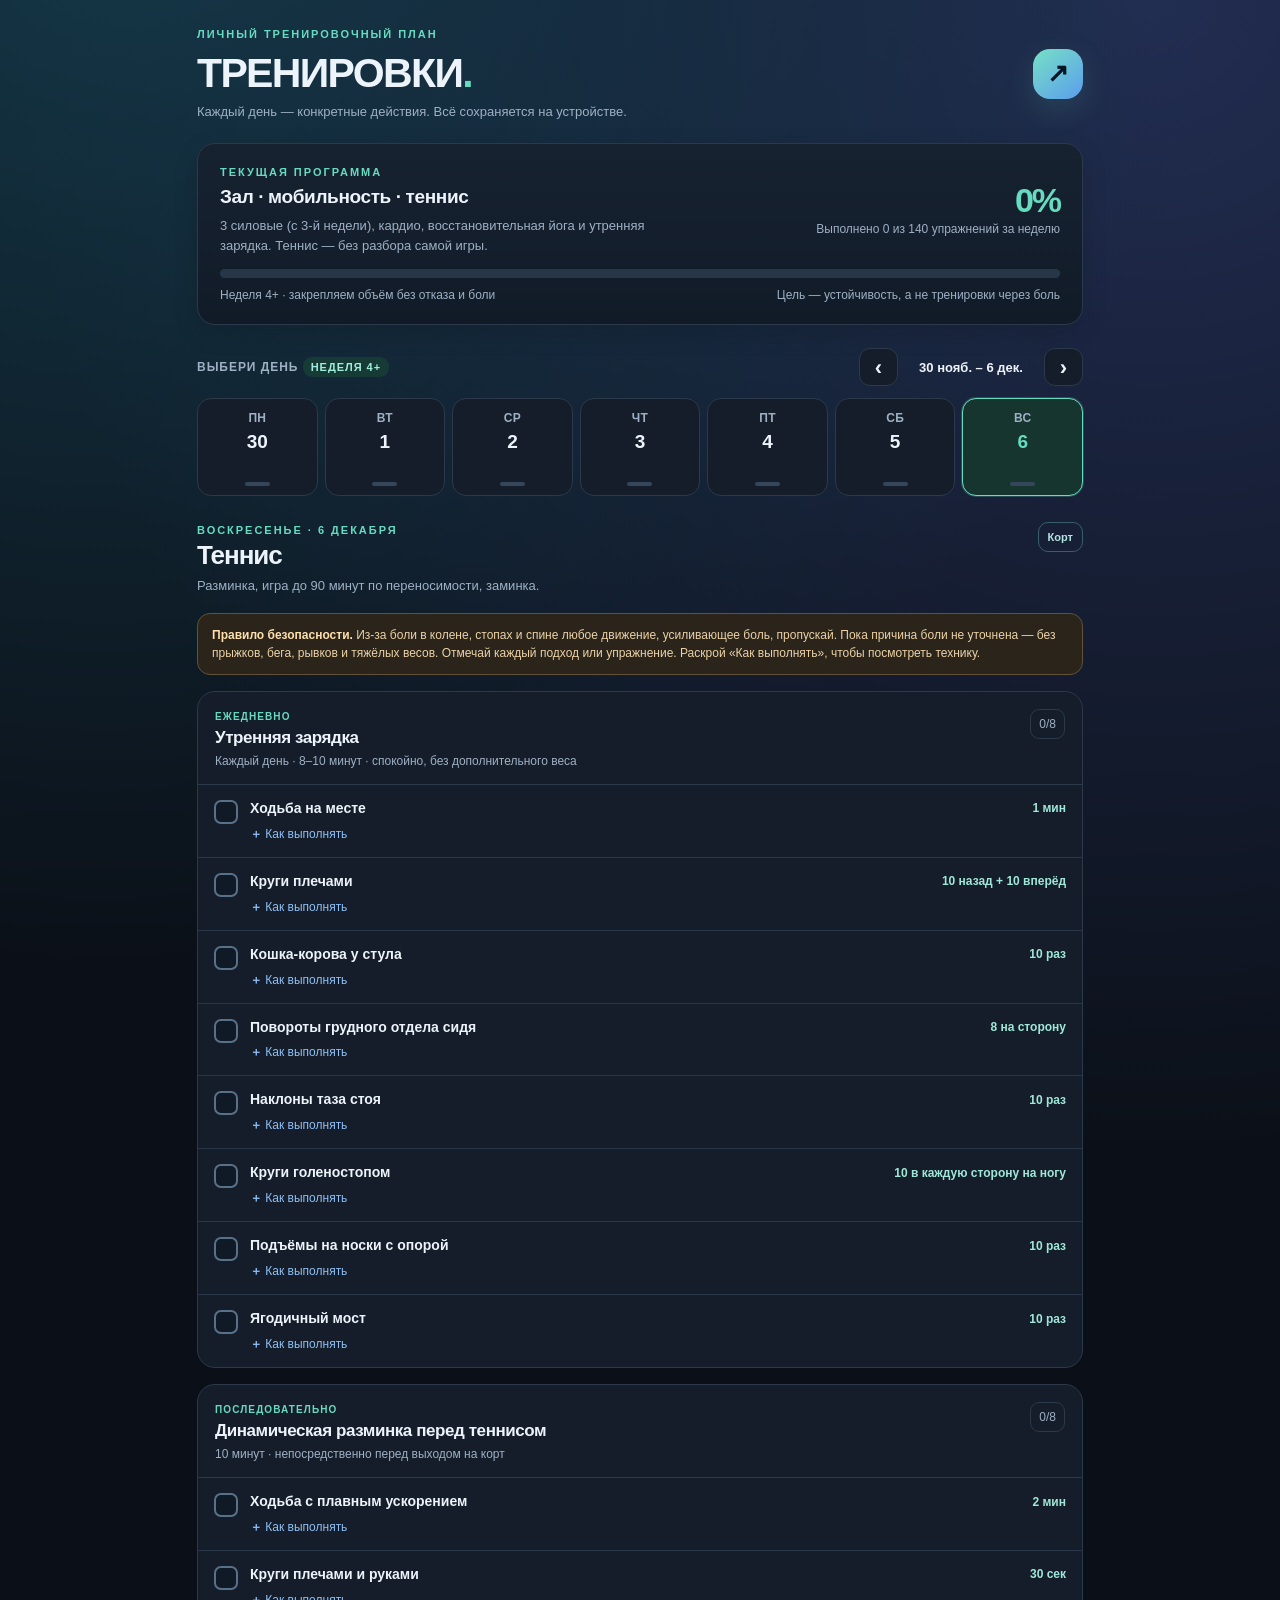
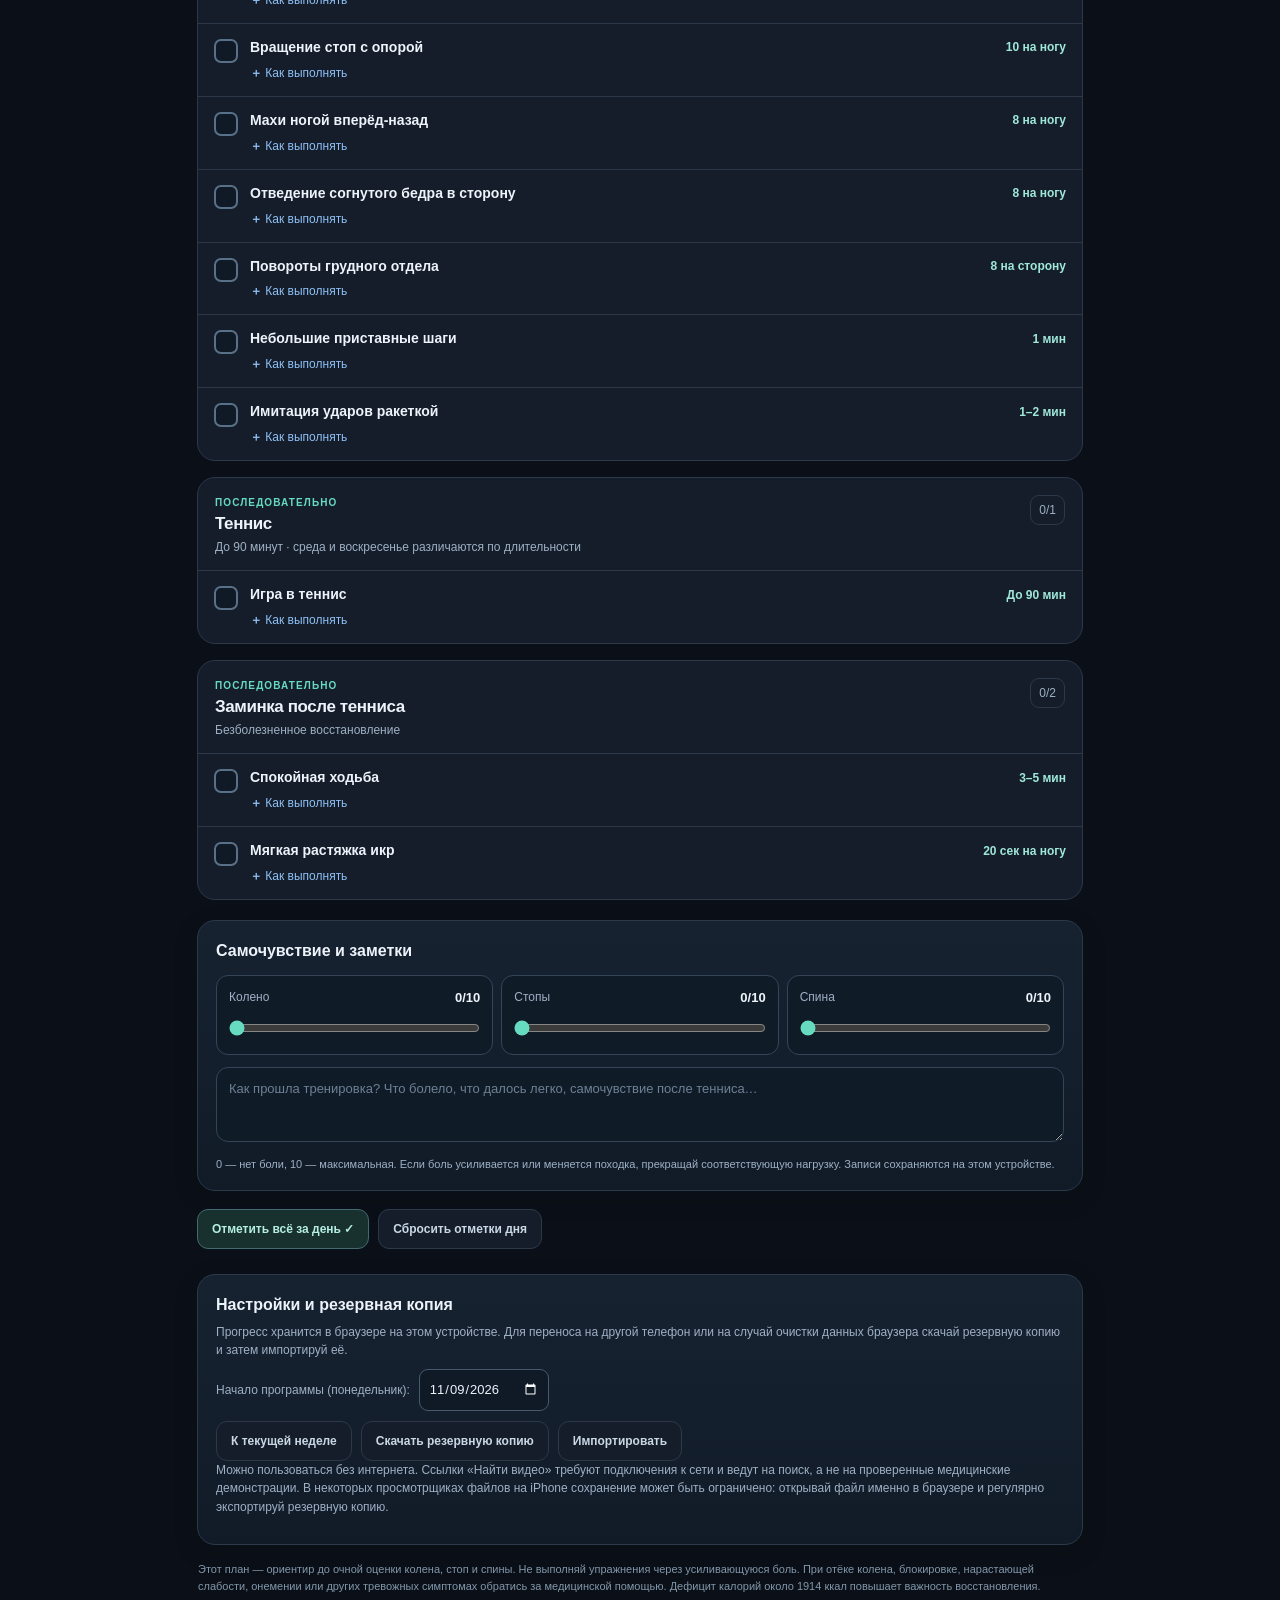
==== index.html @ 3c152cc8 "Add files via upload" ====
<!doctype html>
<html lang="ru">
<head>
  <meta charset="utf-8">
  <meta name="viewport" content="width=device-width, initial-scale=1, viewport-fit=cover">
  <meta name="theme-color" content="#0b1018">
  <meta name="color-scheme" content="dark">
  <meta name="description" content="Автономный интерактивный план тренировок на неделю: зал, мобильность, йога, теннис. Отмечайте подходы, упражнения и самочувствие.">
  <title>ТРЕНИРОВКИ · Личный недельный план</title>
  <style>
    :root{--bg:#0b1018;--panel:#141d29;--panel2:#192435;--line:#2b394a;--text:#edf3fa;--muted:#9eb0c4;--soft:#74889c;--accent:#67dbc0;--accent2:#71a8fa;--gold:#e9b968;--violet:#c2adff;--warn:#f6bd70;--red:#f19793;--radius:18px}
    *{box-sizing:border-box}html{scroll-behavior:smooth}body{margin:0;background:radial-gradient(circle at 8% -5%,#15394a 0,transparent 31%),radial-gradient(circle at 90% 0%,#222d52 0,transparent 33%),var(--bg);color:var(--text);font:15px/1.5 -apple-system,BlinkMacSystemFont,"Segoe UI",Roboto,Arial,sans-serif;min-height:100vh}
    a{color:var(--accent2)}button,input,textarea{font:inherit}button{cursor:pointer}button:focus-visible,input:focus-visible,textarea:focus-visible,summary:focus-visible{outline:2px solid var(--accent);outline-offset:3px}
    .wrap{max-width:930px;margin:0 auto;padding:24px 22px 80px}.eyebrow{text-transform:uppercase;font-size:11px;font-weight:800;letter-spacing:.18em;color:var(--accent)}.top{display:flex;align-items:center;justify-content:space-between;gap:18px;margin:2px 0 22px}.top h1{font-size:clamp(28px,6vw,41px);line-height:1.13;letter-spacing:-.04em;margin:7px 0 6px}.top p{margin:0;color:var(--muted);font-size:13px}.logo{height:50px;width:50px;border-radius:17px;background:linear-gradient(140deg,#77e0c5,#5a9eed);color:#071523;display:flex;align-items:center;justify-content:center;font-weight:1000;font-size:26px;box-shadow:0 10px 30px #62cbae28;flex-shrink:0}
    .panel{background:linear-gradient(180deg,#172231,#111b28);border:1px solid var(--line);border-radius:var(--radius);box-shadow:0 8px 26px #0002}.hero{padding:20px 22px}.hero-grid{display:grid;grid-template-columns:1.3fr 1fr;gap:18px;align-items:center}.hero h2{font-size:19px;letter-spacing:-.02em;margin:2px 0 5px}.muted{color:var(--muted)}.small{font-size:12px}.hero-desc{font-size:13px;color:var(--muted);max-width:460px}.progress-figure{text-align:right}.big-progress{font-size:34px;font-weight:850;line-height:1.1;letter-spacing:-.06em}.big-progress span{color:var(--accent)}.progress-line{height:9px;border-radius:99px;background:#283747;overflow:hidden;margin:14px 0 8px}.progress-line .fill{height:100%;border-radius:99px;width:0;background:linear-gradient(90deg,#37bda1,#80dfce);transition:width .2s}.hero-bottom{display:flex;justify-content:space-between;gap:12px;align-items:center;flex-wrap:wrap;color:var(--muted);font-size:12px}
    .week-tools{display:flex;justify-content:space-between;align-items:center;gap:14px;margin:23px 0 12px}.section-eyebrow{font-size:12px;color:var(--muted);font-weight:800;letter-spacing:.08em;text-transform:uppercase}.week-nav{display:flex;align-items:center;gap:8px}.navbtn,.pillbtn{border:1px solid var(--line);background:var(--panel);color:var(--text);border-radius:11px;padding:8px 12px;font-weight:650;min-height:38px}.navbtn{width:39px;padding:0;font-size:22px}.navbtn:hover,.pillbtn:hover{border-color:#557386;background:var(--panel2)}.week-label{text-align:center;min-width:130px;font-size:13px;font-weight:750}.phase{background:#163b37;color:#a2eddb;padding:4px 8px;border-radius:9px;font-size:11px;white-space:nowrap;font-weight:800}
    .days{display:grid;grid-template-columns:repeat(7,minmax(0,1fr));gap:7px}.day{border:1px solid var(--line);background:var(--panel);border-radius:14px;color:var(--muted);padding:10px 2px 9px;display:flex;align-items:center;flex-direction:column;min-height:82px;gap:3px;transition:background .2s}.day strong{font-size:12px;letter-spacing:.02em}.day .date{font-weight:850;font-size:19px;line-height:1.25;color:var(--text)}.day .tinybar{height:4px;width:25px;border-radius:9px;background:#35465a;overflow:hidden;margin-top:5px}.day .tinybar i{display:block;height:100%;background:var(--accent);width:0}.day.active{border-color:var(--accent);background:#16352f;box-shadow:0 0 0 1px #56c4a544}.day.active .date{color:var(--accent)}.day.today:not(.active){border-color:#526a86}.day .checkmark{font-size:11px;color:var(--accent)}
    .day-heading{display:flex;justify-content:space-between;gap:12px;align-items:flex-start;margin:26px 0 17px}.day-heading h2{margin:2px 0 5px;font-size:26px;letter-spacing:-.04em;line-height:1.2}.day-heading p{margin:0;color:var(--muted);font-size:13px}.day-badge{border:1px solid #385e6b;padding:6px 9px;border-radius:10px;color:#b2e5e0;font-size:11px;font-weight:800;white-space:nowrap}.safety{border:1px solid #625239;background:#2a241b;color:#ecd2a6;border-radius:13px;padding:12px 14px;font-size:12px;margin:0 0 16px}.safety strong{color:#ffe0ac}
    .block{margin:16px 0;background:var(--panel);border:1px solid var(--line);border-radius:var(--radius);overflow:hidden}.block-head{padding:17px 17px 14px;display:flex;justify-content:space-between;gap:14px;align-items:flex-start;border-bottom:1px solid var(--line)}.block-head h3{font-size:17px;line-height:1.3;margin:3px 0 3px;letter-spacing:-.025em}.block-head p{color:var(--muted);font-size:12px;margin:0}.block-kicker{font-size:10px;color:var(--accent);font-weight:900;text-transform:uppercase;letter-spacing:.11em}.block-count{font-size:12px;color:var(--muted);border:1px solid var(--line);border-radius:9px;padding:5px 8px;white-space:nowrap}
    .exercise{padding:14px 16px;border-bottom:1px solid #293748}.exercise:last-child{border-bottom:0}.ex-main{display:flex;align-items:flex-start;gap:12px}.single-check{appearance:none;-webkit-appearance:none;width:24px;height:24px;min-width:24px;border:2px solid #587188;border-radius:7px;margin:1px 0 0;background:#101926;display:grid;place-items:center;cursor:pointer}.single-check:checked{background:var(--accent);border-color:var(--accent)}.single-check:checked::after{content:'✓';color:#092020;font-weight:1000;font-size:17px}.ex-body{flex:1;min-width:0}.ex-title{display:flex;flex-wrap:wrap;align-items:center;justify-content:space-between;gap:4px 10px}.ex-title strong{font-size:14px;line-height:1.35}.ex-qty{color:#9fe8d9;font-size:12px;font-weight:800;white-space:nowrap}.ex-meta{font-size:11px;color:var(--soft);margin-top:3px}.exercise.done .ex-title strong{text-decoration:line-through;color:#7e98a1}.set-row{display:flex;gap:7px;margin:9px 0 3px;align-items:center;flex-wrap:wrap}.set-label{font-size:11px;color:var(--muted);margin-right:3px}.set-btn{height:36px;min-width:41px;padding:0 9px;border:1px solid #46586a;border-radius:9px;background:#101a27;color:#bfd1df;font-size:12px;font-weight:800}.set-btn.selected{background:var(--accent);border-color:var(--accent);color:#092020}.ex-detail{margin-top:7px}.ex-detail summary{font-size:12px;color:#8fc0f6;cursor:pointer;width:fit-content;user-select:none;list-style:none}.ex-detail summary::-webkit-details-marker{display:none}.ex-detail summary:before{content:'＋ ';font-weight:850}.ex-detail[open] summary:before{content:'− '}.technique{font-size:13px;color:#ccd7e5;line-height:1.58;margin:9px 0 0;background:#1d2b3b;border-left:2px solid #649bd1;border-radius:0 9px 9px 0;padding:11px 12px}.video-link{display:inline-flex;gap:5px;align-items:center;font-size:12px;color:var(--accent2);margin-top:8px;text-decoration:none}.video-link:hover{text-decoration:underline}.weight-row{margin:10px 0 0;display:flex;align-items:center;gap:8px;flex-wrap:wrap}.weight-row label{font-size:12px;color:var(--muted)}.weight-input{width:83px;color:var(--text);background:#101a27;border:1px solid #43586d;border-radius:8px;padding:5px 7px;font-size:13px}.weight-small{font-size:11px;color:var(--soft)}
    .log-box{margin-top:20px;padding:18px}.log-box h3{font-size:16px;margin:0 0 12px}.pain-grid{display:grid;grid-template-columns:repeat(3,minmax(0,1fr));gap:8px}.pain-unit{background:#101b28;border:1px solid #354557;padding:12px;border-radius:12px}.pain-unit label{font-size:12px;color:var(--muted);display:flex;justify-content:space-between;gap:6px}.pain-unit label b{color:var(--text);font-size:13px}.pain-unit input{width:100%;accent-color:var(--accent);margin:12px 0 1px}.log-notes{width:100%;background:#101b28;color:var(--text);border:1px solid #354557;border-radius:12px;resize:vertical;min-height:75px;padding:11px 12px;font-size:13px;margin-top:12px}.log-notes::placeholder{color:#6d8094}.log-foot{font-size:11px;color:var(--muted);margin-top:7px}
    .actions{display:flex;flex-wrap:wrap;gap:9px;margin:18px 0 24px}.action{border:1px solid #426a70;color:#b5eee2;background:#18312f;border-radius:11px;padding:10px 14px;font-size:12px;font-weight:750;min-height:40px}.action.secondary{background:var(--panel);color:#c9d7e6;border-color:var(--line)}.action.warn{background:#322521;color:#efc9b7;border-color:#685146}.action:hover{filter:brightness(1.15)}
    .foot-panel{padding:18px;margin-top:25px}.foot-panel h3{margin:0 0 6px;font-size:16px}.foot-panel p{font-size:12px;color:var(--muted);margin:0 0 10px}.foot-row{display:flex;gap:9px;align-items:center;flex-wrap:wrap;margin-top:10px}.foot-row label{font-size:12px;color:var(--muted)}input[type=date]{color:var(--text);color-scheme:dark;background:#101a27;border:1px solid #46596d;border-radius:9px;padding:9px;font-size:13px}.fineprint{font-size:11px;color:#8196aa;line-height:1.55;margin:16px 1px}.hidden{display:none!important}.toast{position:fixed;bottom:calc(18px + env(safe-area-inset-bottom));left:50%;transform:translateX(-50%);background:#e0faf3;color:#102927;border-radius:12px;padding:10px 16px;font-size:13px;font-weight:750;z-index:20;box-shadow:0 5px 30px #0009;opacity:0;pointer-events:none;transition:opacity .2s}.toast.show{opacity:1}
    .summary-grid{display:grid;grid-template-columns:repeat(3,minmax(0,1fr));gap:10px;margin:15px 0 0}.metric{padding:12px;background:#101a27;border:1px solid #273c4b;border-radius:12px}.metric .num{font-size:20px;font-weight:900;color:var(--text)}.metric .lbl{font-size:11px;color:var(--muted)}
    @media(max-width:680px){.wrap{padding:18px 13px 90px}.top{margin-bottom:17px}.top h1{font-size:30px}.logo{width:44px;height:44px;border-radius:13px}.hero{padding:17px}.hero-grid{grid-template-columns:1fr;gap:6px}.progress-figure{text-align:left;display:flex;align-items:baseline;gap:12px}.progress-figure .small{max-width:180px}.big-progress{font-size:30px}.week-tools{margin-top:20px}.section-eyebrow{font-size:11px}.week-label{min-width:115px}.days{gap:5px}.day{min-height:78px;border-radius:11px;padding:9px 1px 7px}.day strong{font-size:11px}.day .date{font-size:17px}.day .tinybar{width:21px}.day-heading h2{font-size:23px}.block-head{padding:14px}.exercise{padding:13px}.ex-qty{font-size:11px}.pain-grid{gap:6px}.pain-unit{padding:9px}.pain-unit label{font-size:11px}.summary-grid{gap:6px}.metric{padding:10px}.metric .num{font-size:17px}}
    @media(max-width:390px){.day{min-height:72px}.day .date{font-size:15px}.week-label{min-width:106px}.week-nav{gap:5px}.hero h2{font-size:17px}}
    @media print{body{background:white;color:#111}.wrap{max-width:none}.panel,.block,.exercise{background:#fff;border-color:#bbb;color:#111;box-shadow:none}.top,.week-tools,.days,.actions,.foot-panel,.log-box,.safety,.ex-detail summary,.weight-input{display:none!important}.muted,.block-head p,.ex-meta{color:#555}.block-kicker,.eyebrow{color:#165}.ex-detail{display:block}.ex-detail .technique{display:block;background:#eee;color:#222}.single-check{border-color:#555}}
  </style>
</head>
<body>
<main class="wrap">
  <header class="top">
    <div><div class="eyebrow">Личный тренировочный план</div><h1>ТРЕНИРОВКИ<span style="color:var(--accent)">.</span></h1><p>Каждый день — конкретные действия. Всё сохраняется на устройстве.</p></div>
    <div class="logo" aria-hidden="true">↗</div>
  </header>
  <section class="panel hero" aria-label="Прогресс недели">
    <div class="hero-grid">
      <div><div class="eyebrow">Текущая программа</div><h2>Зал · мобильность · теннис</h2><div class="hero-desc">3 силовые (с 3-й недели), кардио, восстановительная йога и утренняя зарядка. Теннис — без разбора самой игры.</div></div>
      <div class="progress-figure"><div class="big-progress"><span id="weekPct">0%</span></div><div class="small muted" id="weekStats">Выполнено 0 из 0 упражнений за неделю</div></div>
    </div>
    <div class="progress-line"><div class="fill" id="weekProgressBar"></div></div>
    <div class="hero-bottom"><span id="phaseMessage">Неделя 1 · адаптация</span><span>Цель — устойчивость, а не тренировки через боль</span></div>
  </section>
  <div class="week-tools">
    <div class="section-eyebrow">Выбери день <span class="phase" id="phaseChip">Неделя 1</span></div>
    <div class="week-nav"><button class="navbtn" data-action="prev-week" aria-label="Предыдущая неделя">‹</button><div class="week-label" id="weekLabel">Неделя</div><button class="navbtn" data-action="next-week" aria-label="Следующая неделя">›</button></div>
  </div>
  <nav class="days" id="days" aria-label="Дни недели"></nav>
  <section id="dayContent" aria-live="polite"></section>
  <section class="panel foot-panel" aria-label="Настройки и резервные копии">
    <h3>Настройки и резервная копия</h3>
    <p>Прогресс хранится в браузере на этом устройстве. Для переноса на другой телефон или на случай очистки данных браузера скачай резервную копию и затем импортируй её.</p>
    <div class="foot-row"><label for="startDate">Начало программы (понедельник):</label><input id="startDate" type="date" value="2026-11-09"></div>
    <div class="foot-row"><button class="action secondary" data-action="go-current">К текущей неделе</button><button class="action secondary" data-action="export">Скачать резервную копию</button><button class="action secondary" data-action="import">Импортировать</button><input class="hidden" type="file" accept="application/json,.json" id="fileInput"></div>
    <p class="fineprint">Можно пользоваться без интернета. Ссылки «Найти видео» требуют подключения к сети и ведут на поиск, а не на проверенные медицинские демонстрации. В некоторых просмотрщиках файлов на iPhone сохранение может быть ограничено: открывай файл именно в браузере и регулярно экспортируй резервную копию.</p>
  </section>
  <div class="fineprint">Этот план — ориентир до очной оценки колена, стоп и спины. Не выполняй упражнения через усиливающуюся боль. При отёке колена, блокировке, нарастающей слабости, онемении или других тревожных симптомах обратись за медицинской помощью. Дефицит калорий около 1914 ккал повышает важность восстановления.</div>
</main>
<div id="toast" class="toast" role="status"></div>
<script>
'use strict';
const e=(id,name,reps,how,opt={})=>({id,name,reps,how,...opt});
const sec=(id,title,sub,items,opt={})=>({id,title,sub,items,...opt});
const morning=sec('morning','Утренняя зарядка','Каждый день · 8–10 минут · спокойно, без дополнительного веса',[
 e('march','Ходьба на месте','1 мин','Шагай на месте в спокойном темпе, мягко работай руками, не поднимай колени высоко.'),
 e('shoulders','Круги плечами','10 назад + 10 вперёд','Опусти плечи, выполняй плавные круговые движения, не запрокидывая голову.'),
 e('chair-cat','Кошка-корова у стула','10 раз','Держись за прочный стул или стой устойчиво, мягко меняй положение грудного отдела. Не прогибайся через боль.'),
 e('seated-turn','Повороты грудного отдела сидя','8 на сторону','Сядь ровно, скрести руки на груди, медленно поверни плечи вправо и влево. Таз остаётся на месте.'),
 e('pelvis','Наклоны таза стоя','10 раз','Положи ладони на таз. Плавно поверни таз вперёд-назад в небольшой комфортной амплитуде.'),
 e('ankle-circles','Круги голеностопом','10 в каждую сторону на ногу','Сидя, приподними стопу над полом и выполняй медленные круги.'),
 e('calf-raise','Подъёмы на носки с опорой','10 раз','Держись за стул, медленно поднимай пятки и опускай. Пропускай при боли в стопе.'),
 e('bridge','Ягодичный мост','10 раз','Лёжа, стопы на полу, колени согнуты. Напряги ягодицы и подними таз без переразгибания поясницы.')
],{kind:'daily'});
const mondayPlan=[sec('yoga','Восстановительная йога','20–25 минут · мягкая подвижность · усилие 2–3 из 10',[
 e('breathe','Дыхание лёжа','2 мин','Ляг на спину, согни колени, положи ладонь на живот. Вдыхай спокойно, выдыхай без усилия.'),
 e('seated-cat','Кошка-корова сидя','10–12 раз','На стуле мягко округляй верх спины, затем раскрывай грудь. Не делай глубокий прогиб в пояснице.'),
 e('thoracic','Повороты грудного отдела сидя','8 на сторону','Поверни грудную клетку вправо и влево, без рывков и без скручивания через боль.'),
 e('pelvic-tilt','Наклоны таза лёжа','12 раз','Лёжа с согнутыми коленями, мягко приближай поясницу к полу и возвращай в нейтральное положение.'),
 e('yoga-bridge','Ягодичный мост','2 × 8','Лёжа, стопы устойчиво на полу. Поднимай таз за счёт ягодиц, не переразгибая поясницу.',{sets:2,unit:'8'}),
 e('hipstretch','Растяжка сгибателей бедра стоя','2 × 20 сек на ногу','Одну ногу поставь сзади, держись за опору. Легко напряги ягодицу задней ноги и направь таз вперёд, не прогибая спину.',{sets:2,unit:'20 сек на ногу'}),
 e('calfstretch','Растяжка икр у стены','2 × 20 сек на ногу','Упрись руками в стену, одна нога сзади. Пятка стоит на полу, тянись только до мягкого натяжения.',{sets:2,unit:'20 сек на ногу'}),
 e('relax','Расслабление с голенями на стуле','3 мин','Лёжа на спине положи голени на стул, расслабь шею и плечи, дыши спокойно.')
 ])];
const tuesday=[
 sec('warmupA','Разминка перед силовой А','8–10 минут · только комфортные движения',[
  e('bike','Велотренажёр, низкое сопротивление','5 мин','Вращай педали спокойно. Если колено реагирует — спокойная ходьба без боли.'),
  e('shoulder','Круги плечами','10 раз','Сделай плавные круги плечами назад.'),
  e('scapula','Сведение и разведение лопаток','10 раз','Стоя, мягко своди лопатки, затем расслабляй. Не прогибай поясницу.'),
  e('pelvisA','Наклоны таза стоя','10 раз','Мягко вращай таз вперёд-назад, без большой амплитуды.'),
  e('practice','Пробный жим от груди с минимальным весом','10 раз','Настрой сиденье и выполните плавные повторения с очень лёгким сопротивлением.')
 ]),
 sec('strengthA','Силовая А · всё тело','40–50 минут с разминкой и заминкой · запас 3–4 повторения',[
  e('legpress','Жим ногами в тренажёре','2 × 10','Стопы на ширине плеч, таз и спина у опоры. Сгибай ноги в небольшой безболезненной амплитуде, не блокируй колени. При боли в колене — пропусти.',{sets:2,unit:'10',rest:90,weight:true,query:'жим ногами тренажер техника'}),
  e('chest','Жим от груди в тренажёре','2 × 10','Рукоятки около середины груди, спина прижата к спинке. Выжимай плавно, возвращай контролируемо.',{sets:2,unit:'10',rest:90,weight:true,query:'жим от груди тренажер техника'}),
  e('row','Горизонтальная тяга сидя','2 × 12','Спина нейтральная, рукоятку тяни к нижним рёбрам, локти направляй назад. Не раскачивайся.',{sets:2,unit:'12',rest:90,weight:true,query:'горизонтальная тяга блока техника'}),
  e('hamcurl','Сгибание ног в тренажёре','2 × 12','Настрой тренажёр по росту. Сгибай колени медленно, без рывков и глубины, провоцирующей боль.',{sets:2,unit:'12',rest:60,weight:true,query:'сгибание ног в тренажере техника'}),
  e('glutebridge','Ягодичный мост','2 × 12','Стопы устойчиво на полу, напряги ягодицы и подними таз. Не переразгибай поясницу.',{sets:2,unit:'12',rest:60,query:'ягодичный мост правильная техника'}),
  e('pallof','Pallof press на блоке','2 × 10 на сторону','Встань боком к блоку с очень лёгким сопротивлением, удерживай рукоятку перед грудью, выпрямляй руки без поворота туловища.',{sets:2,unit:'10 на сторону',rest:60,weight:true,query:'pallof press cable техника'})
 ],{kind:'strength'}),
 sec('coolA','Заминка','5 минут · расслабление',[
  e('walk','Спокойная ходьба','2 мин','Постепенно снизь темп, восстанови дыхание.'),
  e('pec','Растяжка груди у стены','20 сек на сторону','Предплечье на стене, мягко поверни корпус от опоры до лёгкого натяжения.'),
  e('calf','Мягкая растяжка икр','20 сек на ногу','Пятка на полу, без пружинящих движений и болезненного натяжения.'),
  e('breath','Спокойное дыхание','1 мин','Ровные вдохи и выдохи стоя либо сидя.')
 ])
];
const tennisWarmup=[
 e('walk','Ходьба с плавным ускорением','2 мин','Начни в спокойном темпе, затем немного ускорь шаг без бега.'),
 e('shoulders','Круги плечами и руками','30 сек','Мягкие круги плечами, затем небольшие круги руками.'),
 e('ankles','Вращение стоп с опорой','10 на ногу','Держась за опору, выполняй круги стопой по очереди.'),
 e('swings','Махи ногой вперёд-назад','8 на ногу','Держись за опору, делай небольшие контролируемые махи, не прогибая поясницу.'),
 e('hips','Отведение согнутого бедра в сторону','8 на ногу','Подними согнутое колено и плавно отведи наружу, не поворачивая опорное колено.'),
 e('turns','Повороты грудного отдела','8 на сторону','Корпус вращается плавно, без рывка и неприятных ощущений в пояснице.'),
 e('side','Небольшие приставные шаги','1 мин','Сделай короткие шаги в обе стороны, без прыжков, глубоких выпадов и резкого ускорения.'),
 e('shadow','Имитация ударов ракеткой','1–2 мин','Двигайся в лёгком темпе, без мощных разворотов и резких отталкиваний.')
];
const tennisCool=[
 e('walk','Спокойная ходьба','3–5 мин','Постепенно снизь темп после игры.'),
 e('calf','Мягкая растяжка икр','20 сек на ногу','Только если стопы и икры не болят. При боли пропусти.')
];
const tennisDay=(long)=>[
 sec('tenniswarm','Динамическая разминка перед теннисом','10 минут · непосредственно перед выходом на корт',tennisWarmup),
 sec('tennis','Теннис',long?'До 90 минут · среда и воскресенье различаются по длительности':'60 минут · сама игра не расписана',[
  e('play','Игра в теннис',long?'До 90 мин':'60 мин','Игра не детализирована. Учитывай симптомы колена и стоп: при нарастании боли сокращай либо прекращай игру.')
 ]),
 sec('tenniscool','Заминка после тенниса','Безболезненное восстановление',tennisCool)
];
const thursday=[
 sec('warmupB','Разминка перед силовой Б','8–10 минут · без боли в колене',[
  e('bike','Велотренажёр с низким сопротивлением','5 мин','Крути педали без усилия. При боли замени спокойной ходьбой, если она переносится.'),
  e('shoulder','Круги плечами','10 раз','Медленно назад и вперёд.'),
  e('scapula','Сведение лопаток','10 раз','Без подъёма плеч и прогиба в пояснице.'),
  e('hip','Отведение бедра с опорой','8 на ногу','Держись за устойчивую опору и отводи ногу в сторону.'),
  e('pulldown','Пробный подход вертикальной тяги','10 раз','Минимальный вес, спокойная амплитуда.')
 ]),
 sec('strengthB','Силовая Б · всё тело','40–50 минут с разминкой и заминкой',[
  e('hamcurl','Сгибание ног в тренажёре','2 × 12','Настрой сиденье и валики под рост. Сгибай колени плавно, не пытайся преодолеть боль.',{sets:2,unit:'12',rest:60,weight:true,query:'сгибание ног в тренажере техника'}),
  e('sitstand','Вставание с высокой скамьи','2 × 8','Стопы на ширине таза, равномерная опора на обе ноги. Вставай и медленно садись, при необходимости помогай руками. При боли в колене пропусти.',{sets:2,unit:'8',rest:90,query:'вставание со стула упражнение техника'}),
  e('lat','Вертикальная тяга блока','2 × 10–12','Тяни рукоятку к верхней части груди, локти направляй вниз. Не отклоняйся резко назад и не тяни за голову.',{sets:2,unit:'10–12',rest:90,weight:true,query:'вертикальная тяга блока техника'}),
  e('chest','Жим от груди в тренажёре','2 × 10','Спина к спинке, плавный жим, без рывков.',{sets:2,unit:'10',rest:90,weight:true,query:'жим от груди тренажер техника'}),
  e('hipabd','Отведение бедра в тренажёре','2 × 12','Установи лёгкий вес, плавно разводи ноги и медленно возвращай. Не перемещай корпус.',{sets:2,unit:'12',rest:60,weight:true,query:'отведение бедра в тренажере техника'}),
  e('deadbug','Dead bug','2 × 8 на сторону','Ляг на спину, руки вверх, колени согнуты. Медленно опускай противоположную руку и ногу в доступной амплитуде, сохраняя контроль поясницы.',{sets:2,unit:'8 на сторону',rest:60,query:'dead bug упражнение техника'})
 ],{kind:'strength'}),
 sec('coolB','Заминка','5 минут',[
  e('walk','Спокойная ходьба','2 мин','Ровный темп без спешки.'),
  e('pec','Мягкая растяжка груди','20 сек на сторону','У стены, без боли в плечах.'),
  e('calf','Растяжка икр','20 сек на ногу','Остановись при болезненности стоп.'),
  e('breath','Спокойное дыхание','1 мин','Успокой дыхание стоя или сидя.')
 ])
];
const friday=[
 sec('cardio','Кардио · велотренажёр','25–30 минут · умеренный разговорный темп',[
  e('easy','Лёгкое вращение педалей','5 мин','Разогрейся при низком сопротивлении. Если колено реагирует — прекращай вращение.'),
  e('steady','Умеренный темп','20 мин','Интенсивность 3–4 из 10: можешь говорить полными предложениями. Никаких интервалов на пределе.'),
  e('slow','Плавное снижение темпа','5 мин','Последние минуты очень лёгкое вращение педалей.')
 ]),
 sec('mobility','Мобильность ног для тенниса','12–15 минут · без боли и пружинящих движений',[
  e('circles','Круговые движения стопами сидя','10 в каждую сторону','Сидя, вращай стопой при расслабленном колене.'),
  e('ankleflex','Носок к себе / от себя сидя','12 на стопу','Плавно тяни носок к себе и от себя, без резких движений.'),
  e('wall','Движение колена к стене','8 на ногу','Стоя лицом к стене, направляй колено вперёд над стопой, пятка прижата к полу. При боли в колене или стопе исключить.'),
  e('calfstretch','Растяжка икроножной мышцы','2 × 25 сек на ногу','У стены, одна нога сзади, пятка на полу, мягкое натяжение.',{sets:2,unit:'25 сек на ногу'}),
  e('hipflexor','Растяжка сгибателей бедра','2 × 20 сек на ногу','Стоя в небольшом разножке, ягодицу задней ноги слегка напряги, таз перемести вперёд без прогиба спины.',{sets:2,unit:'20 сек на ногу'}),
  e('hipabduct','Отведение ноги в сторону с опорой','2 × 10 на ногу','Держись за устойчивый стул или стойку и плавно отводи ногу, сохраняя туловище неподвижным.',{sets:2,unit:'10 на ногу'}),
  e('shortfoot','Активация свода стопы сидя','6 × 5 сек на стопу','Сохраняя пальцы расслабленными, слегка сократи стопу, поднимая её внутренний свод. Не скручивай пальцы.')
 ])
];
const satEasy=[sec('satmobility','Суббота · облегчённая мобильность','Недели 1–2 · в зале или дома · 15–20 минут',[
 e('bike','Лёгкий велотренажёр','8–10 мин','Только если колено без боли; иначе мягкая ходьба по переносимости.'),
 e('shoulders','Круги плечами и повороты грудного отдела','10 раз','Мягкие круги, затем повороты сидя.'),
 e('hip','Отведение ноги в сторону с опорой','10 на ногу','Спокойно, без покачивания корпуса.'),
 e('ankle','Движения голеностопом сидя','10 на стопу','Круги и сгибание/разгибание стоп.'),
 e('calfstretch','Мягкая растяжка икр','20 сек на ногу','Только до лёгкого натяжения, без боли.'),
 e('breath','Спокойное дыхание','2 мин','Сидя или лёжа, расслабь плечи и живот.')
])];
const satStrength=[
 sec('warmupC','Разминка перед силовой В','7 минут · лёгкий день перед теннисом',[
  e('walk','Лёгкая ходьба или велотренажёр','3 мин','Выбери безболезненный вариант.'),
  e('shoulders','Круги плечами','10 назад + 10 вперёд','Плавные небольшие круги.'),
  e('scapula','Сведение лопаток','10 раз','Не задирай плечи, сохраняй грудь раскрытой.'),
  e('turn','Повороты грудного отдела сидя','8 на сторону','Медленно, без поворота таза и без рывков.'),
  e('practice','Пробная тяга с лёгким весом','10 раз','Подбери положение тела, опираясь грудью на подушку тренажёра.')
 ]),
 sec('strengthC','Силовая В · облегчённая','30–40 минут · преимущественно верх тела',[
  e('rowchest','Тяга с опорой для груди','2 × 12','Прижми грудь к подушке, плавно тяни рукоятки к себе, не отрывая корпус.',{sets:2,unit:'12',rest:60,weight:true,query:'тяга в тренажере с опорой для груди техника'}),
  e('reverse','Обратная бабочка','2 × 12','Сядь лицом к спинке тренажёра, разводи руки назад без рывков и подъёма плеч.',{sets:2,unit:'12',rest:60,weight:true,query:'обратная бабочка тренажер техника'}),
  e('chest','Жим от груди, лёгкий вес','2 × 10','Спина прижата к спинке, контролируемая амплитуда.',{sets:2,unit:'10',rest:90,weight:true,query:'жим от груди тренажер техника'}),
  e('hamcurl','Сгибание ног, лёгкий вес','1 × 12','Делай лишь один лёгкий подход, не нагружай ноги до усталости перед воскресным теннисом.',{sets:1,unit:'12',rest:60,weight:true,query:'сгибание ног в тренажере техника'}),
  e('hipabd','Отведение бедра в тренажёре','1 × 12','Движение мягкое, небольшой вес. Пропусти, если ноги устали после предыдущих дней.',{sets:1,unit:'12',rest:60,weight:true,query:'отведение бедра тренажер техника'}),
  e('birddog','Bird dog','2 × 6 на сторону','На четвереньках вытяни противоположные руку и ногу, не прогибая поясницу. При боли в колене замени лёгким Pallof press стоя.',{sets:2,unit:'6 на сторону',rest:60,query:'bird dog упражнение техника'})
 ],{kind:'strength'}),
 sec('coolC','Заминка','4–5 минут',[
  e('walk','Спокойная ходьба','2 мин','Без ускорения.'),
  e('pec','Мягкая растяжка груди','20 сек на сторону','У стены, без боли в плечах.'),
  e('breathe','Спокойное дыхание','1–2 мин','Сидя или стоя, верни дыхание к обычному.')
 ])
];
const DAYS=[{label:'ПН',name:'Понедельник',title:'Восстановительная йога',type:'Дома',hint:'20–25 минут. Спокойная подвижность после воскресного тенниса.'},{label:'ВТ',name:'Вторник',title:'Силовая А · всё тело',type:'Зал',hint:'40–50 минут. Тренажёры, техника и умеренное усилие.'},{label:'СР',name:'Среда',title:'Теннис',type:'Корт',hint:'Разминка, игра 60 минут, короткая заминка.'},{label:'ЧТ',name:'Четверг',title:'Силовая Б · всё тело',type:'Зал',hint:'40–50 минут. Нагрузка без работы до отказа.'},{label:'ПТ',name:'Пятница',title:'Кардио и мобильность',type:'Зал',hint:'40–50 минут. Велотренажёр и подвижность ног для тенниса.'},{label:'СБ',name:'Суббота',title:'Облегчённая силовая В',type:'Зал',hint:'С третьей недели. До этого — лёгкая мобильность.'},{label:'ВС',name:'Воскресенье',title:'Теннис',type:'Корт',hint:'Разминка, игра до 90 минут по переносимости, заминка.'}];
const plans=[mondayPlan,tuesday,tennisDay(false),thursday,friday,null,tennisDay(true)];
const KEY='training-week-offline-v1';
let store={startDate:'2026-11-09',checks:{},logs:{},weights:{}};
try{const raw=localStorage.getItem(KEY);if(raw){const parsed=JSON.parse(raw);if(parsed&&typeof parsed==='object'){store={...store,...parsed};store.checks=store.checks||{};store.logs=store.logs||{};store.weights=store.weights||{};}}}catch(ex){console.warn('Local storage unavailable',ex)}
const now=new Date();
function iso(d){return `${d.getFullYear()}-${String(d.getMonth()+1).padStart(2,'0')}-${String(d.getDate()).padStart(2,'0')}`}
function fromISO(s){let [y,m,d]=(s||'2026-11-09').split('-').map(Number);return new Date(y,m-1,d,12,0,0)}
function monday(d){const x=new Date(d);x.setHours(12,0,0,0);x.setDate(x.getDate()-((x.getDay()+6)%7));return x}
function plusDays(d,n){const x=new Date(d);x.setDate(x.getDate()+n);return x}
function phaseFor(week){return Math.max(1,Math.min(4,Math.floor((monday(week)-monday(fromISO(store.startDate)))/(864e5*7))+1))}
let viewWeek=monday(now<fromISO(store.startDate)?fromISO(store.startDate):now);
let activeDay=iso(monday(now))===iso(viewWeek)?(now.getDay()+6)%7:0;
const $=(s)=>document.querySelector(s);
const save=()=>{try{localStorage.setItem(KEY,JSON.stringify(store));return true}catch(err){toast('Не удалось сохранить в браузере. Экспортируй резервную копию.');return false}};
function toast(s){const el=$('#toast');el.textContent=s;el.classList.add('show');clearTimeout(window._toast);window._toast=setTimeout(()=>el.classList.remove('show'),2400)}
function escapeHTML(t){return String(t??'').replace(/[&<>"']/g,c=>({'&':'&amp;','<':'&lt;','>':'&gt;','"':'&quot;',"'":'&#39;'}[c]))}
function effectiveSets(ex,section,phase){return section.kind==='strength'&&phase===1?1:(ex.sets||0)}
function dailySections(idx,phase){return [morning,...(idx===5?(phase>=3?satStrength:satEasy):plans[idx])]}
function dayDate(i){return iso(plusDays(viewWeek,i))}
function checkKey(section,ex,n){return `${section.id}/${ex.id}${n?'/'+n:''}`}
function doneFor(date,section,ex,phase){const total=effectiveSets(ex,section,phase);const saved=store.checks[date]||{};if(total){for(let i=1;i<=total;i++)if(!saved[checkKey(section,ex,i)])return false;return true}return Boolean(saved[checkKey(section,ex,0)])}
function progressFor(date,i,phase){const secs=dailySections(i,phase);let done=0,total=0;for(const section of secs)for(const ex of section.items){total++;if(doneFor(date,section,ex,phase))done++}return {done,total}}
const monMonth=d=>d.toLocaleDateString('ru-RU',{day:'numeric',month:'short'});
function renderWeek(){
 const p=phaseFor(viewWeek),to=plusDays(viewWeek,6);$('#weekLabel').textContent=`${monMonth(viewWeek)} – ${monMonth(to)}`;$('#phaseChip').textContent=`Неделя ${p}${p===4?'+':''}`;
 const messages={1:'Неделя 1 · на силовых 1 подход, суббота — мобильность',2:'Неделя 2 · по 2 подхода, суббота — мобильность',3:'Неделя 3 · добавляем силовую В, только при хорошей переносимости',4:'Неделя 4+ · закрепляем объём без отказа и боли'};$('#phaseMessage').textContent=messages[p];
 let html='',total=0,done=0;
 DAYS.forEach((day,i)=>{const dt=plusDays(viewWeek,i),date=iso(dt),pr=progressFor(date,i,p);total+=pr.total;done+=pr.done;const completed=pr.total&&pr.done===pr.total;html+=`<button class="day ${activeDay===i?'active':''} ${iso(now)===date?'today':''}" data-action="day" data-day="${i}" aria-label="${day.name}, ${dt.getDate()} число, выполнено ${pr.done} из ${pr.total}" aria-current="${activeDay===i?'date':'false'}"><strong>${day.label}</strong><div class="date">${dt.getDate()}</div><span class="checkmark">${completed?'✓':'&nbsp;'}</span><div class="tinybar"><i style="width:${Math.round(pr.done/Math.max(pr.total,1)*100)}%"></i></div></button>`});
 $('#days').innerHTML=html;const pct=total?Math.round(done/total*100):0;$('#weekPct').textContent=pct+'%';$('#weekStats').textContent=`Выполнено ${done} из ${total} упражнений за неделю`;$('#weekProgressBar').style.width=pct+'%';
}
function exHTML(section,ex,date,phase){
 const s=effectiveSets(ex,section,phase),done=doneFor(date,section,ex,phase),item=checkKey(section,ex,0),safe=encodeURIComponent(ex.query||`${ex.name} упражнение техника`);
 const tracker=s?`<div class="set-row"><span class="set-label">Подходы:</span>${Array.from({length:s},(_,i)=>{let n=i+1,ck=checkKey(section,ex,n),isDone=(store.checks[date]||{})[ck];return `<button class="set-btn ${isDone?'selected':''}" data-action="set" data-id="${escapeHTML(ck)}" aria-pressed="${Boolean(isDone)}" aria-label="Подход ${n} упражнения ${escapeHTML(ex.name)}">${n}${isDone?' ✓':''}</button>`}).join('')}<span class="ex-meta">${escapeHTML(ex.unit||ex.reps.replace(/^\d+ × /,''))}</span></div>`:'';
 const weight=ex.weight?`<div class="weight-row"><label for="weight-${escapeHTML(section.id+'-'+ex.id)}">Рабочий вес, кг:</label><input type="number" min="0" max="500" step="0.5" class="weight-input" data-weight="${escapeHTML(section.id+'/'+ex.id)}" id="weight-${escapeHTML(section.id+'-'+ex.id)}" placeholder="—"><span class="weight-small">Необязательно</span></div>`:'';
 const rest=ex.rest?`<span class="ex-meta"> · отдых ${ex.rest} сек</span>`:'';
 const check=s?'':`<input class="single-check" type="checkbox" data-id="${escapeHTML(item)}" ${done?'checked':''} aria-label="Выполнено: ${escapeHTML(ex.name)}">`;
 const how=typeof ex.how==='string'?ex.how:'Техника: действуй плавно, без боли, сохраняя контроль движения.';
 return `<article class="exercise ${done?'done':''}" data-ex="${escapeHTML(section.id+'/'+ex.id)}"><div class="ex-main">${check}<div class="ex-body"><div class="ex-title"><strong>${escapeHTML(ex.name)}</strong><span class="ex-qty">${escapeHTML(s?`${s} × ${ex.unit||ex.reps}`:ex.reps)}</span></div>${rest?`<div class="ex-meta">Отдых ${ex.rest} сек</div>`:''}${tracker}<details class="ex-detail"><summary>Как выполнять</summary><div class="technique">${escapeHTML(how)}<div><a class="video-link" href="https://www.youtube.com/results?search_query=${safe}" target="_blank" rel="noopener noreferrer">Найти видео техники ↗</a></div></div></details>${weight}</div></div></article>`;
}
function renderDay(){
 const d=DAYS[activeDay],date=dayDate(activeDay),phase=phaseFor(viewWeek),dt=fromISO(date);const sections=dailySections(activeDay,phase);const stats=progressFor(date,activeDay,phase);
 const special=activeDay===5&&phase<3?'Субботняя силовая подключается с 3-й недели, если после предыдущих занятий нет усиления боли.':'Отмечай каждый подход или упражнение. Раскрой «Как выполнять», чтобы посмотреть технику.';
 let html=`<div class="day-heading"><div><div class="eyebrow">${escapeHTML(d.name)} · ${dt.toLocaleDateString('ru-RU',{day:'numeric',month:'long'})}</div><h2>${escapeHTML(activeDay===5&&phase<3?'Лёгкая мобильность':d.title)}</h2><p>${escapeHTML(d.hint)}</p></div><span class="day-badge">${escapeHTML(d.type)}</span></div><div class="safety"><strong>Правило безопасности.</strong> Из-за боли в колене, стопах и спине любое движение, усиливающее боль, пропускай. Пока причина боли не уточнена — без прыжков, бега, рывков и тяжёлых весов. ${escapeHTML(special)}</div>`;
 for(const section of sections){const num=section.items.filter(x=>doneFor(date,section,x,phase)).length;html+=`<section class="block" aria-label="${escapeHTML(section.title)}"><div class="block-head"><div><div class="block-kicker">${section.kind==='daily'?'Ежедневно':section.kind==='strength'?'Основной блок':'Последовательно'}</div><h3>${escapeHTML(section.title)}</h3><p>${escapeHTML(section.sub)}</p></div><div class="block-count">${num}/${section.items.length}</div></div>${section.items.map(x=>exHTML(section,x,date,phase)).join('')}</section>`}
 const log=store.logs[date]||{};
 html+=`<section class="panel log-box"><h3>Самочувствие и заметки</h3><div class="pain-grid">${[['knee','Колено'],['foot','Стопы'],['back','Спина']].map(([k,label])=>`<div class="pain-unit"><label for="pain-${k}"><span>${label}</span><b id="val-${k}">${Number(log[k]||0)}/10</b></label><input id="pain-${k}" type="range" min="0" max="10" value="${Number(log[k]||0)}" data-pain="${k}"></div>`).join('')}</div><textarea class="log-notes" placeholder="Как прошла тренировка? Что болело, что далось легко, самочувствие после тенниса…" id="notes"></textarea><div class="log-foot">0 — нет боли, 10 — максимальная. Если боль усиливается или меняется походка, прекращай соответствующую нагрузку. Записи сохраняются на этом устройстве.</div></section>`;
 html+=`<div class="actions"><button class="action" data-action="complete-day">Отметить всё за день ✓</button><button class="action secondary" data-action="clear-day">Сбросить отметки дня</button></div>`;
 $('#dayContent').innerHTML=html;$('#notes').value=log.note||'';document.querySelectorAll('[data-weight]').forEach(inp=>{inp.value=store.weights[date]?.[inp.dataset.weight]??''});
}
function refreshCounts(){renderWeek();const date=dayDate(activeDay),phase=phaseFor(viewWeek);document.querySelectorAll('.exercise').forEach(article=>{const [sid,eid]=article.dataset.ex.split('/');const section=dailySections(activeDay,phase).find(x=>x.id===sid),ex=section?.items.find(x=>x.id===eid);if(ex)article.classList.toggle('done',doneFor(date,section,ex,phase))});document.querySelectorAll('.block').forEach(block=>{let all=block.querySelectorAll('.exercise'),done=block.querySelectorAll('.exercise.done').length;const el=block.querySelector('.block-count');if(el)el.textContent=`${done}/${all.length}`;});}
function fullRender(){renderWeek();renderDay();$('#startDate').value=store.startDate}
function ensureDateMap(bucket,date){if(!store[bucket][date])store[bucket][date]={};return store[bucket][date]}
document.addEventListener('click',async ev=>{
 const t=ev.target.closest('[data-action]');if(!t)return;
 const act=t.dataset.action;
 if(act==='day'){activeDay=Number(t.dataset.day);fullRender();return}
 if(act==='prev-week'||act==='next-week'){viewWeek=plusDays(viewWeek,act==='prev-week'?-7:7);activeDay=0;fullRender();return}
 if(act==='go-current'){viewWeek=monday(new Date()<fromISO(store.startDate)?fromISO(store.startDate):new Date());activeDay=iso(monday(now))===iso(viewWeek)?(now.getDay()+6)%7:0;fullRender();toast('Открыта текущая неделя');return}
 const date=dayDate(activeDay),phase=phaseFor(viewWeek);
 if(act==='set'){const map=ensureDateMap('checks',date);map[t.dataset.id]=!map[t.dataset.id];t.classList.toggle('selected',map[t.dataset.id]);t.textContent=t.dataset.id.split('/').pop()+(map[t.dataset.id]?' ✓':'');t.setAttribute('aria-pressed',String(Boolean(map[t.dataset.id])));save();refreshCounts();return}
 if(act==='complete-day'){const map=ensureDateMap('checks',date);for(const s of dailySections(activeDay,phase))for(const ex of s.items){const n=effectiveSets(ex,s,phase);if(n)for(let k=1;k<=n;k++)map[checkKey(s,ex,k)]=true;else map[checkKey(s,ex,0)]=true}save();renderDay();renderWeek();toast('День отмечен выполненным');return}
 if(act==='clear-day'){if(!confirm('Сбросить все отметки упражнений за этот день? Заметки и веса останутся.'))return;delete store.checks[date];save();renderDay();renderWeek();toast('Отметки дня сброшены');return}
 if(act==='export'){const blob=new Blob([JSON.stringify({app:'training-week-offline-v1',savedAt:new Date().toISOString(),data:store},null,2)],{type:'application/json'});const a=document.createElement('a');a.href=URL.createObjectURL(blob);a.download='trenirovki_progress_'+iso(new Date())+'.json';a.click();setTimeout(()=>URL.revokeObjectURL(a.href),1000);toast('Резервная копия подготовлена');return}
 if(act==='import'){$('#fileInput').click();return}
});
document.addEventListener('change',ev=>{
 const t=ev.target,date=dayDate(activeDay);
 if(t.matches('.single-check')){ensureDateMap('checks',date)[t.dataset.id]=t.checked;save();refreshCounts()}
 if(t.matches('[data-weight]')){ensureDateMap('weights',date)[t.dataset.weight]=t.value;save()}
 if(t.id==='startDate'){let val=t.value;if(!val)return;const shifted=monday(fromISO(val));store.startDate=iso(shifted);save();fullRender();toast('Начало программы: '+shifted.toLocaleDateString('ru-RU',{day:'numeric',month:'long',year:'numeric'}))}
 if(t.id==='fileInput'){
   const f=t.files?.[0];if(!f)return;
   const reader=new FileReader();reader.onload=()=>{try{const val=JSON.parse(reader.result),obj=val.data??val;if(!obj.checks||!obj.logs||!obj.weights)throw new Error('invalid');if(!confirm('Заменить текущие отметки и заметки данными из резервной копии?'))return;store={...store,...obj};save();fullRender();toast('Резервная копия восстановлена')}catch(err){alert('Файл не похож на резервную копию этого плана.')}};reader.readAsText(f);t.value='';
 }
});
document.addEventListener('input',ev=>{
 const t=ev.target,date=dayDate(activeDay);
 if(t.matches('[data-pain]')){ensureDateMap('logs',date)[t.dataset.pain]=Number(t.value);$('#val-'+t.dataset.pain).textContent=t.value+'/10';save()}
 if(t.id==='notes'){ensureDateMap('logs',date).note=t.value;save()}
});
fullRender();
</script>
</body></html>
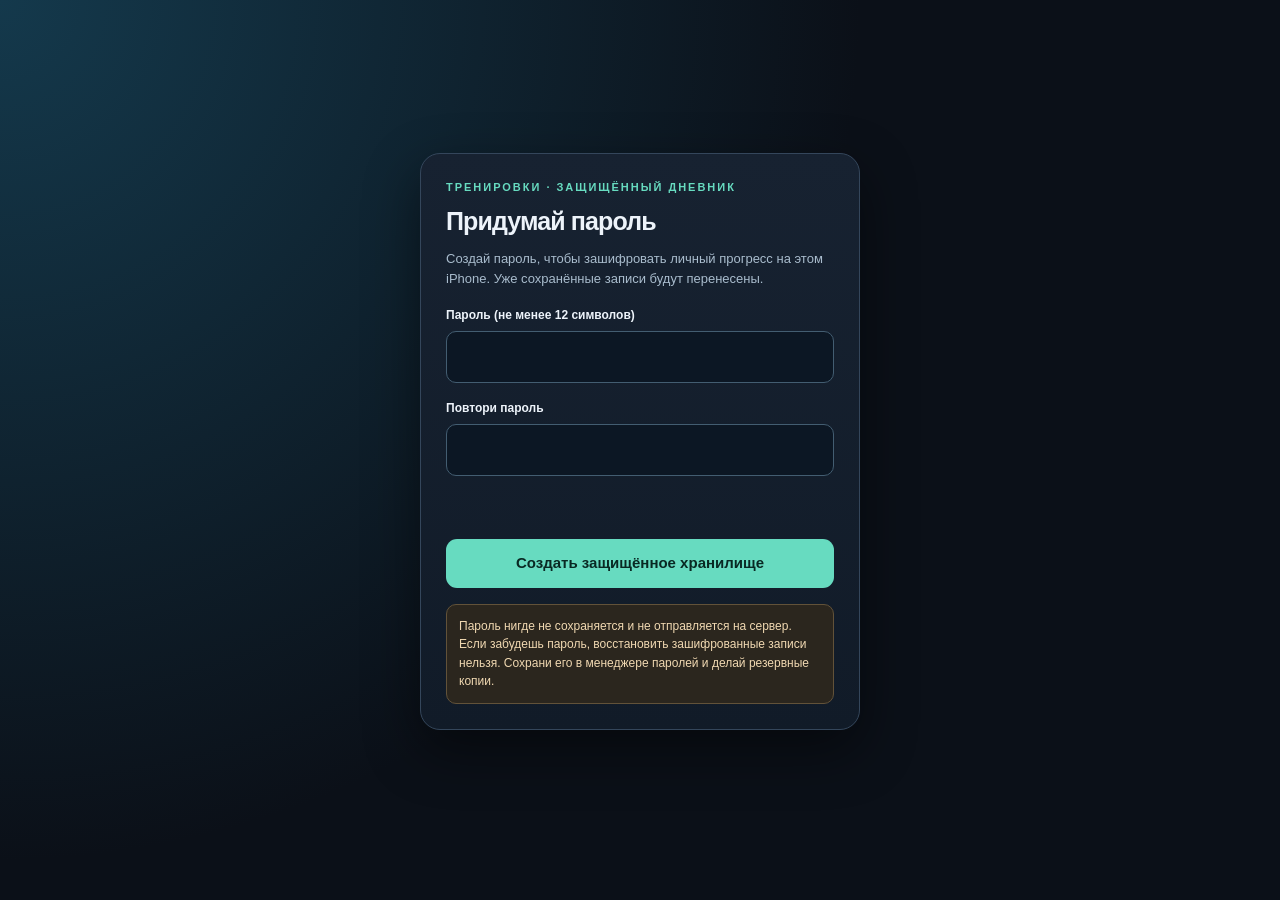
==== commit 9b069173: "Add password-protected encrypted local workout journal" ====
--- a/index.html
+++ b/index.html
@@ -25,9 +25,40 @@
     @media(max-width:680px){.wrap{padding:18px 13px 90px}.top{margin-bottom:17px}.top h1{font-size:30px}.logo{width:44px;height:44px;border-radius:13px}.hero{padding:17px}.hero-grid{grid-template-columns:1fr;gap:6px}.progress-figure{text-align:left;display:flex;align-items:baseline;gap:12px}.progress-figure .small{max-width:180px}.big-progress{font-size:30px}.week-tools{margin-top:20px}.section-eyebrow{font-size:11px}.week-label{min-width:115px}.days{gap:5px}.day{min-height:78px;border-radius:11px;padding:9px 1px 7px}.day strong{font-size:11px}.day .date{font-size:17px}.day .tinybar{width:21px}.day-heading h2{font-size:23px}.block-head{padding:14px}.exercise{padding:13px}.ex-qty{font-size:11px}.pain-grid{gap:6px}.pain-unit{padding:9px}.pain-unit label{font-size:11px}.summary-grid{gap:6px}.metric{padding:10px}.metric .num{font-size:17px}}
     @media(max-width:390px){.day{min-height:72px}.day .date{font-size:15px}.week-label{min-width:106px}.week-nav{gap:5px}.hero h2{font-size:17px}}
     @media print{body{background:white;color:#111}.wrap{max-width:none}.panel,.block,.exercise{background:#fff;border-color:#bbb;color:#111;box-shadow:none}.top,.week-tools,.days,.actions,.foot-panel,.log-box,.safety,.ex-detail summary,.weight-input{display:none!important}.muted,.block-head p,.ex-meta{color:#555}.block-kicker,.eyebrow{color:#165}.ex-detail{display:block}.ex-detail .technique{display:block;background:#eee;color:#222}.single-check{border-color:#555}}
+  
+    body.locked main.wrap{display:none}
+    .auth-screen{min-height:100svh;display:grid;place-items:center;padding:25px 18px 42px;background:radial-gradient(circle at top left,#14394c,transparent 55%),#0b1018}
+    body:not(.locked) .auth-screen{display:none}
+    .auth-card{width:min(440px,100%);padding:25px;background:linear-gradient(180deg,#172231,#111b28);border:1px solid #34465b;border-radius:20px;box-shadow:0 20px 55px #0007}
+    .auth-card h1{font-size:25px;letter-spacing:-.035em;line-height:1.2;margin:10px 0 12px}
+    .auth-card p{color:#a9bccd;font-size:13px;line-height:1.6}
+    .auth-card label{display:block;font-size:12px;font-weight:700;margin:16px 0 7px}
+    .auth-card input{display:block;width:100%;background:#0c1724;border:1px solid #435d71;border-radius:10px;color:#fff;padding:13px;font-size:16px}
+    .auth-card button{width:100%;background:#67dbc0;border:0;color:#092923;font-weight:850;border-radius:11px;padding:13px;margin-top:18px;min-height:46px}
+    .auth-card button:disabled{opacity:.5}
+    .auth-error{color:#ffbbb3!important;min-height:19px}
+    .auth-warning{margin-top:16px;padding:12px;border:1px solid #625239;border-radius:10px;background:#2b261e;font-size:12px;color:#f0d8b1;line-height:1.55}
   </style>
 </head>
-<body>
+<body class="locked">
+<section id="authScreen" class="auth-screen" aria-label="Защита личных записей">
+  <div class="auth-card">
+    <div class="eyebrow">ТРЕНИРОВКИ · ЗАЩИЩЁННЫЙ ДНЕВНИК</div>
+    <h1 id="authTitle">Придумай пароль</h1>
+    <p id="authDescription">Записи тренировок, отметки и рабочие веса будут зашифрованы на этом устройстве. Сам план упражнений остаётся публичным.</p>
+    <form id="authForm">
+      <label for="authPassword">Пароль (не менее 12 символов)</label>
+      <input id="authPassword" type="password" autocomplete="current-password" minlength="12" required spellcheck="false">
+      <div id="confirmBlock">
+        <label for="authConfirm">Повтори пароль</label>
+        <input id="authConfirm" type="password" autocomplete="new-password" minlength="12" spellcheck="false">
+      </div>
+      <p id="authError" class="auth-error" role="alert"></p>
+      <button id="authSubmit" type="submit">Создать защищённое хранилище</button>
+    </form>
+    <div class="auth-warning">Пароль нигде не сохраняется и не отправляется на сервер. Если забудешь пароль, восстановить зашифрованные записи нельзя. Сохрани его в менеджере паролей и делай резервные копии.</div>
+  </div>
+</section>
 <main class="wrap">
   <header class="top">
     <div><div class="eyebrow">Личный тренировочный план</div><h1>ТРЕНИРОВКИ<span style="color:var(--accent)">.</span></h1><p>Каждый день — конкретные действия. Всё сохраняется на устройстве.</p></div>
@@ -49,10 +80,10 @@
   <section id="dayContent" aria-live="polite"></section>
   <section class="panel foot-panel" aria-label="Настройки и резервные копии">
     <h3>Настройки и резервная копия</h3>
-    <p>Прогресс хранится в браузере на этом устройстве. Для переноса на другой телефон или на случай очистки данных браузера скачай резервную копию и затем импортируй её.</p>
+    <p>Личные записи хранятся в браузере на этом устройстве в зашифрованном виде. Для переноса на другой телефон или на случай очистки данных браузера скачай зашифрованную резервную копию.</p>
     <div class="foot-row"><label for="startDate">Начало программы (понедельник):</label><input id="startDate" type="date" value="2026-11-09"></div>
-    <div class="foot-row"><button class="action secondary" data-action="go-current">К текущей неделе</button><button class="action secondary" data-action="export">Скачать резервную копию</button><button class="action secondary" data-action="import">Импортировать</button><input class="hidden" type="file" accept="application/json,.json" id="fileInput"></div>
-    <p class="fineprint">Можно пользоваться без интернета. Ссылки «Найти видео» требуют подключения к сети и ведут на поиск, а не на проверенные медицинские демонстрации. В некоторых просмотрщиках файлов на iPhone сохранение может быть ограничено: открывай файл именно в браузере и регулярно экспортируй резервную копию.</p>
+    <div class="foot-row"><button class="action secondary" data-action="go-current">К текущей неделе</button><button class="action secondary" data-action="export">Скачать зашифрованную копию</button><button class="action secondary" data-action="import">Импортировать</button><button class="action secondary" data-action="lock">Закрыть дневник</button><input class="hidden" type="file" accept="application/json,.json" id="fileInput"></div>
+    <p class="fineprint">Пароль защищает локальные записи, но не закрывает публичную страницу GitHub Pages. Работай через https-ссылку в Safari или иконку на экране iPhone. Ссылки на видео требуют интернета. Регулярно скачивай зашифрованные резервные копии.</p>
   </section>
   <div class="fineprint">Этот план — ориентир до очной оценки колена, стоп и спины. Не выполняй упражнения через усиливающуюся боль. При отёке колена, блокировке, нарастающей слабости, онемении или других тревожных симптомах обратись за медицинской помощью. Дефицит калорий около 1914 ккал повышает важность восстановления.</div>
 </main>
@@ -197,8 +228,17 @@
 const DAYS=[{label:'ПН',name:'Понедельник',title:'Восстановительная йога',type:'Дома',hint:'20–25 минут. Спокойная подвижность после воскресного тенниса.'},{label:'ВТ',name:'Вторник',title:'Силовая А · всё тело',type:'Зал',hint:'40–50 минут. Тренажёры, техника и умеренное усилие.'},{label:'СР',name:'Среда',title:'Теннис',type:'Корт',hint:'Разминка, игра 60 минут, короткая заминка.'},{label:'ЧТ',name:'Четверг',title:'Силовая Б · всё тело',type:'Зал',hint:'40–50 минут. Нагрузка без работы до отказа.'},{label:'ПТ',name:'Пятница',title:'Кардио и мобильность',type:'Зал',hint:'40–50 минут. Велотренажёр и подвижность ног для тенниса.'},{label:'СБ',name:'Суббота',title:'Облегчённая силовая В',type:'Зал',hint:'С третьей недели. До этого — лёгкая мобильность.'},{label:'ВС',name:'Воскресенье',title:'Теннис',type:'Корт',hint:'Разминка, игра до 90 минут по переносимости, заминка.'}];
 const plans=[mondayPlan,tuesday,tennisDay(false),thursday,friday,null,tennisDay(true)];
 const KEY='training-week-offline-v1';
-let store={startDate:'2026-11-09',checks:{},logs:{},weights:{}};
-try{const raw=localStorage.getItem(KEY);if(raw){const parsed=JSON.parse(raw);if(parsed&&typeof parsed==='object'){store={...store,...parsed};store.checks=store.checks||{};store.logs=store.logs||{};store.weights=store.weights||{};}}}catch(ex){console.warn('Local storage unavailable',ex)}
+const SECURE_KEY='training-week-secure-v1';
+const FORMAT='training-week-encrypted-v1';
+const ITERATIONS=310000;
+const emptyStore=()=>({startDate:'2026-11-09',checks:{},logs:{},weights:{}});
+const normalizeStore=o=>({
+ startDate:/^\\d{4}-\\d{2}-\\d{2}$/.test(o?.startDate||'')?o.startDate:'2026-11-09',
+ checks:o?.checks&&typeof o.checks==='object'&&!Array.isArray(o.checks)?o.checks:{},
+ logs:o?.logs&&typeof o.logs==='object'&&!Array.isArray(o.logs)?o.logs:{},
+ weights:o?.weights&&typeof o.weights==='object'&&!Array.isArray(o.weights)?o.weights:{}
+});
+let store=emptyStore(), secretKey=null, secretSalt=null, writeQueue=Promise.resolve(), authMode='setup', hiddenAt=null;
 const now=new Date();
 function iso(d){return `${d.getFullYear()}-${String(d.getMonth()+1).padStart(2,'0')}-${String(d.getDate()).padStart(2,'0')}`}
 function fromISO(s){let [y,m,d]=(s||'2026-11-09').split('-').map(Number);return new Date(y,m-1,d,12,0,0)}
@@ -208,7 +248,90 @@
 let viewWeek=monday(now<fromISO(store.startDate)?fromISO(store.startDate):now);
 let activeDay=iso(monday(now))===iso(viewWeek)?(now.getDay()+6)%7:0;
 const $=(s)=>document.querySelector(s);
-const save=()=>{try{localStorage.setItem(KEY,JSON.stringify(store));return true}catch(err){toast('Не удалось сохранить в браузере. Экспортируй резервную копию.');return false}};
+
+function to64(arr){let s='';for(let i=0;i<arr.length;i+=8192)s+=String.fromCharCode(...arr.slice(i,i+8192));return btoa(s)}
+function from64(text){const s=atob(text);const a=new Uint8Array(s.length);for(let i=0;i<s.length;i++)a[i]=s.charCodeAt(i);return a}
+async function passwordKey(password,salt,iterations=ITERATIONS){
+ const raw=await crypto.subtle.importKey('raw',new TextEncoder().encode(password),'PBKDF2',false,['deriveKey']);
+ return crypto.subtle.deriveKey({name:'PBKDF2',salt,iterations,hash:'SHA-256'},raw,{name:'AES-GCM',length:256},false,['encrypt','decrypt'])
+}
+async function encryptPayload(plain,key,salt){
+ const iv=crypto.getRandomValues(new Uint8Array(12));
+ const bytes=await crypto.subtle.encrypt({name:'AES-GCM',iv},key,new TextEncoder().encode(plain));
+ return {format:FORMAT,version:1,iterations:ITERATIONS,salt:to64(salt),iv:to64(iv),ciphertext:to64(new Uint8Array(bytes))}
+}
+async function decryptPayload(env,key){
+ if(env?.format!==FORMAT||env.version!==1||typeof env.ciphertext!=='string'||!Number.isInteger(env.iterations)||env.iterations<100000||env.iterations>2000000)throw Error('Неподдерживаемый формат');
+ const bytes=await crypto.subtle.decrypt({name:'AES-GCM',iv:from64(env.iv)},key,from64(env.ciphertext));
+ return new TextDecoder().decode(bytes)
+}
+function save(){
+ if(!secretKey)return false;
+ const snapshot=JSON.stringify(store),key=secretKey,salt=secretSalt;
+ writeQueue=writeQueue.catch(()=>{}).then(async()=>{
+  const env=await encryptPayload(snapshot,key,salt);
+  localStorage.setItem(SECURE_KEY,JSON.stringify(env));
+ });
+ writeQueue.catch(()=>toast('Ошибка сохранения. Проверь свободное место и создай резервную копию.'));
+ return true
+}
+async function flushSaved(){await writeQueue}
+function renderUnlocked(){
+ viewWeek=monday(now<fromISO(store.startDate)?fromISO(store.startDate):now);
+ activeDay=iso(monday(now))===iso(viewWeek)?(now.getDay()+6)%7:0;
+ document.body.classList.remove('locked');fullRender()
+}
+function setAuthMode(mode){
+ authMode=mode;document.body.classList.add('locked');
+ const setup=mode==='setup';
+ $('#authTitle').textContent=setup?'Придумай пароль':'Введи пароль';
+ $('#authDescription').textContent=setup?'Создай пароль, чтобы зашифровать личный прогресс на этом iPhone. Уже сохранённые записи будут перенесены.':'Открой свой зашифрованный дневник тренировок. Пароль никуда не отправляется.';
+ $('#confirmBlock').hidden=!setup;
+ $('#authSubmit').textContent=setup?'Создать защищённое хранилище':'Открыть дневник';
+ $('#authPassword').value='';$('#authConfirm').value='';$('#authError').textContent='';
+}
+async function lockDiary(){
+ await flushSaved();secretKey=null;secretSalt=null;store=emptyStore();setAuthMode('unlock')
+}
+function initAuth(){
+ if(!crypto?.subtle){$('#authError').textContent='Шифрование недоступно. Открой приложение по HTTPS в Safari.';$('#authSubmit').disabled=true;return}
+ let hasSecure=false;try{hasSecure=Boolean(localStorage.getItem(SECURE_KEY))}catch(ex){$('#authError').textContent='Хранилище браузера недоступно.';$('#authSubmit').disabled=true;return}
+ setAuthMode(hasSecure?'unlock':'setup')
+}
+$('#authForm').addEventListener('submit',async event=>{
+ event.preventDefault();
+ const password=$('#authPassword').value;
+ const btn=$('#authSubmit');$('#authError').textContent='';
+ if(password.length<12){$('#authError').textContent='Нужно не менее 12 символов.';return}
+ btn.disabled=true;
+ try{
+  if(authMode==='setup'){
+   if(password!==$('#authConfirm').value)throw Error('Пароли не совпадают.');
+   const salt=crypto.getRandomValues(new Uint8Array(16));
+   const key=await passwordKey(password,salt);
+   let old=emptyStore();
+   const legacy=localStorage.getItem(KEY);
+   if(legacy)old=normalizeStore(JSON.parse(legacy));
+   store=old;secretKey=key;secretSalt=salt;
+   save();await flushSaved();
+   localStorage.removeItem(KEY);
+  }else{
+   const env=JSON.parse(localStorage.getItem(SECURE_KEY)||'null');
+   if(!env||env.format!==FORMAT)throw Error('Защищённые данные не найдены.');
+   const key=await passwordKey(password,from64(env.salt),env.iterations);
+   let data;
+   try{data=JSON.parse(await decryptPayload(env,key))}catch(e){throw Error('Неверный пароль или повреждённые данные.')}
+   store=normalizeStore(data);secretKey=key;secretSalt=from64(env.salt);
+  }
+  $('#authPassword').value='';$('#authConfirm').value='';renderUnlocked();
+ }catch(err){$('#authError').textContent=err.message||'Ошибка. Попробуй снова.'}
+ finally{btn.disabled=false}
+});
+document.addEventListener('visibilitychange',()=>{
+ if(document.hidden)hiddenAt=Date.now();
+ else if(hiddenAt&&Date.now()-hiddenAt>5*60*1000&&secretKey)lockDiary().catch(()=>{});
+});
+
 function toast(s){const el=$('#toast');el.textContent=s;el.classList.add('show');clearTimeout(window._toast);window._toast=setTimeout(()=>el.classList.remove('show'),2400)}
 function escapeHTML(t){return String(t??'').replace(/[&<>"']/g,c=>({'&':'&amp;','<':'&lt;','>':'&gt;','"':'&quot;',"'":'&#39;'}[c]))}
 function effectiveSets(ex,section,phase){return section.kind==='strength'&&phase===1?1:(ex.sets||0)}
@@ -252,12 +375,25 @@
  const act=t.dataset.action;
  if(act==='day'){activeDay=Number(t.dataset.day);fullRender();return}
  if(act==='prev-week'||act==='next-week'){viewWeek=plusDays(viewWeek,act==='prev-week'?-7:7);activeDay=0;fullRender();return}
+ if(act==='lock'){await lockDiary();return}
  if(act==='go-current'){viewWeek=monday(new Date()<fromISO(store.startDate)?fromISO(store.startDate):new Date());activeDay=iso(monday(now))===iso(viewWeek)?(now.getDay()+6)%7:0;fullRender();toast('Открыта текущая неделя');return}
  const date=dayDate(activeDay),phase=phaseFor(viewWeek);
  if(act==='set'){const map=ensureDateMap('checks',date);map[t.dataset.id]=!map[t.dataset.id];t.classList.toggle('selected',map[t.dataset.id]);t.textContent=t.dataset.id.split('/').pop()+(map[t.dataset.id]?' ✓':'');t.setAttribute('aria-pressed',String(Boolean(map[t.dataset.id])));save();refreshCounts();return}
  if(act==='complete-day'){const map=ensureDateMap('checks',date);for(const s of dailySections(activeDay,phase))for(const ex of s.items){const n=effectiveSets(ex,s,phase);if(n)for(let k=1;k<=n;k++)map[checkKey(s,ex,k)]=true;else map[checkKey(s,ex,0)]=true}save();renderDay();renderWeek();toast('День отмечен выполненным');return}
  if(act==='clear-day'){if(!confirm('Сбросить все отметки упражнений за этот день? Заметки и веса останутся.'))return;delete store.checks[date];save();renderDay();renderWeek();toast('Отметки дня сброшены');return}
- if(act==='export'){const blob=new Blob([JSON.stringify({app:'training-week-offline-v1',savedAt:new Date().toISOString(),data:store},null,2)],{type:'application/json'});const a=document.createElement('a');a.href=URL.createObjectURL(blob);a.download='trenirovki_progress_'+iso(new Date())+'.json';a.click();setTimeout(()=>URL.revokeObjectURL(a.href),1000);toast('Резервная копия подготовлена');return}
+ if(act==='export'){
+  try{
+   await flushSaved();
+   const env=localStorage.getItem(SECURE_KEY);
+   if(!env)throw Error('Зашифрованных данных нет');
+   const blob=new Blob([env],{type:'application/json'});
+   const a=document.createElement('a');a.href=URL.createObjectURL(blob);
+   a.download='trenirovki_encrypted_'+iso(new Date())+'.json';a.click();
+   setTimeout(()=>URL.revokeObjectURL(a.href),1000);
+   toast('Зашифрованная копия подготовлена');
+  }catch(err){alert('Не удалось создать резервную копию: '+err.message)}
+  return
+ }
  if(act==='import'){$('#fileInput').click();return}
 });
 document.addEventListener('change',ev=>{
@@ -267,7 +403,22 @@
  if(t.id==='startDate'){let val=t.value;if(!val)return;const shifted=monday(fromISO(val));store.startDate=iso(shifted);save();fullRender();toast('Начало программы: '+shifted.toLocaleDateString('ru-RU',{day:'numeric',month:'long',year:'numeric'}))}
  if(t.id==='fileInput'){
    const f=t.files?.[0];if(!f)return;
-   const reader=new FileReader();reader.onload=()=>{try{const val=JSON.parse(reader.result),obj=val.data??val;if(!obj.checks||!obj.logs||!obj.weights)throw new Error('invalid');if(!confirm('Заменить текущие отметки и заметки данными из резервной копии?'))return;store={...store,...obj};save();fullRender();toast('Резервная копия восстановлена')}catch(err){alert('Файл не похож на резервную копию этого плана.')}};reader.readAsText(f);t.value='';
+   const reader=new FileReader();reader.onload=async()=>{
+    try{
+     const val=JSON.parse(reader.result);let obj;
+     if(val?.format===FORMAT){
+      const pw=prompt('Введи пароль от резервной копии');if(pw===null)return;
+      const bk=await passwordKey(pw,from64(val.salt),val.iterations);
+      obj=JSON.parse(await decryptPayload(val,bk));
+     }else{
+      if(!confirm('Это НЕЗАШИФРОВАННАЯ резервная копия. Импортировать и сохранить её в зашифрованном хранилище?'))return;
+      obj=val.data??val;
+     }
+     if(!obj?.checks||!obj?.logs||!obj?.weights)throw Error('Некорректные данные');
+     if(!confirm('Заменить текущие записи данными из резервной копии?'))return;
+     store=normalizeStore(obj);save();await flushSaved();fullRender();toast('Резервная копия восстановлена');
+    }catch(err){alert('Не удалось открыть копию. Проверь файл и пароль.')}
+   };reader.readAsText(f);t.value='';
  }
 });
 document.addEventListener('input',ev=>{
@@ -275,6 +426,6 @@
  if(t.matches('[data-pain]')){ensureDateMap('logs',date)[t.dataset.pain]=Number(t.value);$('#val-'+t.dataset.pain).textContent=t.value+'/10';save()}
  if(t.id==='notes'){ensureDateMap('logs',date).note=t.value;save()}
 });
-fullRender();
+initAuth();
 </script>
 </body></html>
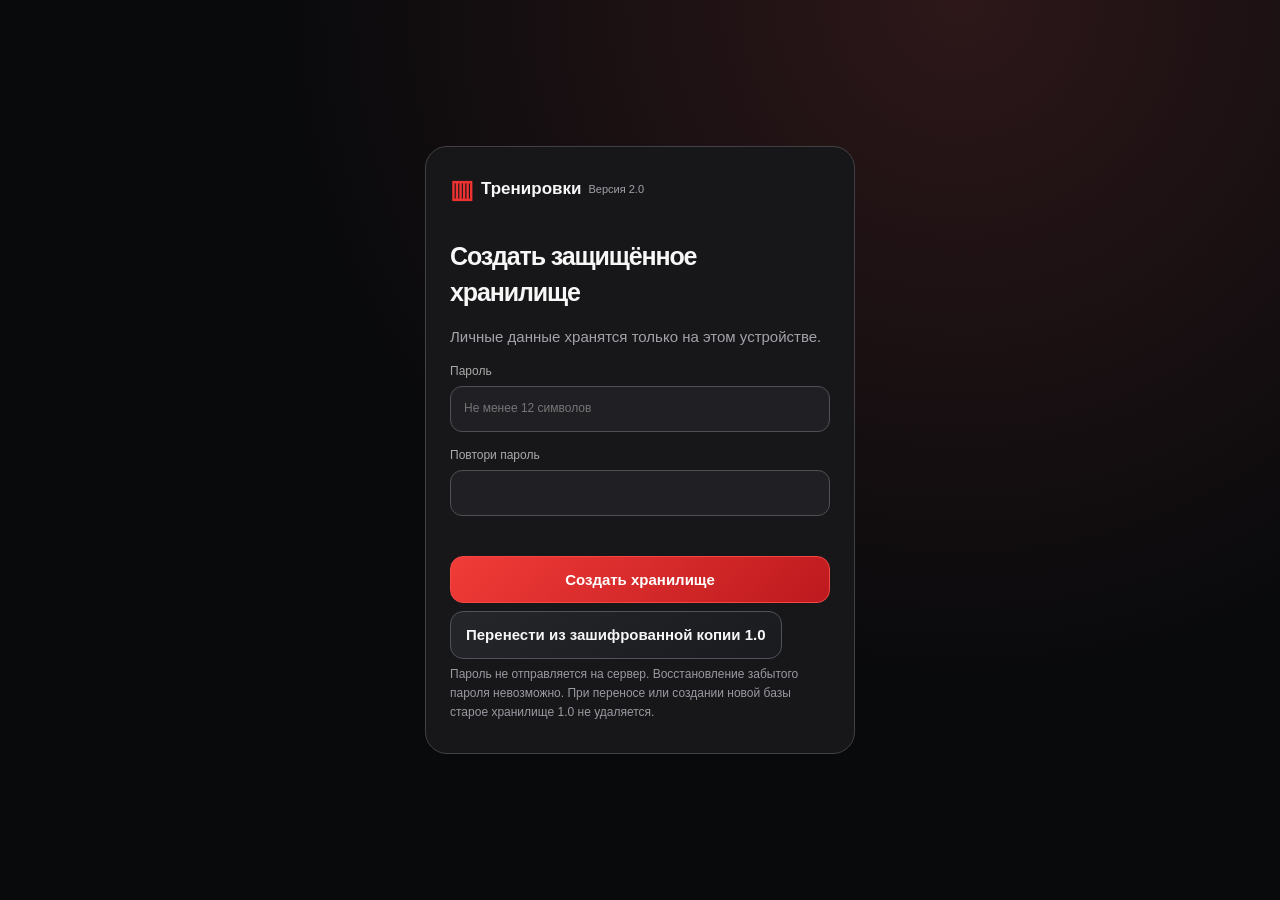
==== commit af22c6a4: "Release Тренировки 2.0 as GitHub Pages app; preserve v1 rollback branch" ====
--- a/index.html
+++ b/index.html
@@ -1,431 +1,11 @@
-<!doctype html>
-<html lang="ru">
-<head>
-  <meta charset="utf-8">
-  <meta name="viewport" content="width=device-width, initial-scale=1, viewport-fit=cover">
-  <meta name="theme-color" content="#0b1018">
-  <meta name="color-scheme" content="dark">
-  <meta name="description" content="Автономный интерактивный план тренировок на неделю: зал, мобильность, йога, теннис. Отмечайте подходы, упражнения и самочувствие.">
-  <title>ТРЕНИРОВКИ · Личный недельный план</title>
-  <style>
-    :root{--bg:#0b1018;--panel:#141d29;--panel2:#192435;--line:#2b394a;--text:#edf3fa;--muted:#9eb0c4;--soft:#74889c;--accent:#67dbc0;--accent2:#71a8fa;--gold:#e9b968;--violet:#c2adff;--warn:#f6bd70;--red:#f19793;--radius:18px}
-    *{box-sizing:border-box}html{scroll-behavior:smooth}body{margin:0;background:radial-gradient(circle at 8% -5%,#15394a 0,transparent 31%),radial-gradient(circle at 90% 0%,#222d52 0,transparent 33%),var(--bg);color:var(--text);font:15px/1.5 -apple-system,BlinkMacSystemFont,"Segoe UI",Roboto,Arial,sans-serif;min-height:100vh}
-    a{color:var(--accent2)}button,input,textarea{font:inherit}button{cursor:pointer}button:focus-visible,input:focus-visible,textarea:focus-visible,summary:focus-visible{outline:2px solid var(--accent);outline-offset:3px}
-    .wrap{max-width:930px;margin:0 auto;padding:24px 22px 80px}.eyebrow{text-transform:uppercase;font-size:11px;font-weight:800;letter-spacing:.18em;color:var(--accent)}.top{display:flex;align-items:center;justify-content:space-between;gap:18px;margin:2px 0 22px}.top h1{font-size:clamp(28px,6vw,41px);line-height:1.13;letter-spacing:-.04em;margin:7px 0 6px}.top p{margin:0;color:var(--muted);font-size:13px}.logo{height:50px;width:50px;border-radius:17px;background:linear-gradient(140deg,#77e0c5,#5a9eed);color:#071523;display:flex;align-items:center;justify-content:center;font-weight:1000;font-size:26px;box-shadow:0 10px 30px #62cbae28;flex-shrink:0}
-    .panel{background:linear-gradient(180deg,#172231,#111b28);border:1px solid var(--line);border-radius:var(--radius);box-shadow:0 8px 26px #0002}.hero{padding:20px 22px}.hero-grid{display:grid;grid-template-columns:1.3fr 1fr;gap:18px;align-items:center}.hero h2{font-size:19px;letter-spacing:-.02em;margin:2px 0 5px}.muted{color:var(--muted)}.small{font-size:12px}.hero-desc{font-size:13px;color:var(--muted);max-width:460px}.progress-figure{text-align:right}.big-progress{font-size:34px;font-weight:850;line-height:1.1;letter-spacing:-.06em}.big-progress span{color:var(--accent)}.progress-line{height:9px;border-radius:99px;background:#283747;overflow:hidden;margin:14px 0 8px}.progress-line .fill{height:100%;border-radius:99px;width:0;background:linear-gradient(90deg,#37bda1,#80dfce);transition:width .2s}.hero-bottom{display:flex;justify-content:space-between;gap:12px;align-items:center;flex-wrap:wrap;color:var(--muted);font-size:12px}
-    .week-tools{display:flex;justify-content:space-between;align-items:center;gap:14px;margin:23px 0 12px}.section-eyebrow{font-size:12px;color:var(--muted);font-weight:800;letter-spacing:.08em;text-transform:uppercase}.week-nav{display:flex;align-items:center;gap:8px}.navbtn,.pillbtn{border:1px solid var(--line);background:var(--panel);color:var(--text);border-radius:11px;padding:8px 12px;font-weight:650;min-height:38px}.navbtn{width:39px;padding:0;font-size:22px}.navbtn:hover,.pillbtn:hover{border-color:#557386;background:var(--panel2)}.week-label{text-align:center;min-width:130px;font-size:13px;font-weight:750}.phase{background:#163b37;color:#a2eddb;padding:4px 8px;border-radius:9px;font-size:11px;white-space:nowrap;font-weight:800}
-    .days{display:grid;grid-template-columns:repeat(7,minmax(0,1fr));gap:7px}.day{border:1px solid var(--line);background:var(--panel);border-radius:14px;color:var(--muted);padding:10px 2px 9px;display:flex;align-items:center;flex-direction:column;min-height:82px;gap:3px;transition:background .2s}.day strong{font-size:12px;letter-spacing:.02em}.day .date{font-weight:850;font-size:19px;line-height:1.25;color:var(--text)}.day .tinybar{height:4px;width:25px;border-radius:9px;background:#35465a;overflow:hidden;margin-top:5px}.day .tinybar i{display:block;height:100%;background:var(--accent);width:0}.day.active{border-color:var(--accent);background:#16352f;box-shadow:0 0 0 1px #56c4a544}.day.active .date{color:var(--accent)}.day.today:not(.active){border-color:#526a86}.day .checkmark{font-size:11px;color:var(--accent)}
-    .day-heading{display:flex;justify-content:space-between;gap:12px;align-items:flex-start;margin:26px 0 17px}.day-heading h2{margin:2px 0 5px;font-size:26px;letter-spacing:-.04em;line-height:1.2}.day-heading p{margin:0;color:var(--muted);font-size:13px}.day-badge{border:1px solid #385e6b;padding:6px 9px;border-radius:10px;color:#b2e5e0;font-size:11px;font-weight:800;white-space:nowrap}.safety{border:1px solid #625239;background:#2a241b;color:#ecd2a6;border-radius:13px;padding:12px 14px;font-size:12px;margin:0 0 16px}.safety strong{color:#ffe0ac}
-    .block{margin:16px 0;background:var(--panel);border:1px solid var(--line);border-radius:var(--radius);overflow:hidden}.block-head{padding:17px 17px 14px;display:flex;justify-content:space-between;gap:14px;align-items:flex-start;border-bottom:1px solid var(--line)}.block-head h3{font-size:17px;line-height:1.3;margin:3px 0 3px;letter-spacing:-.025em}.block-head p{color:var(--muted);font-size:12px;margin:0}.block-kicker{font-size:10px;color:var(--accent);font-weight:900;text-transform:uppercase;letter-spacing:.11em}.block-count{font-size:12px;color:var(--muted);border:1px solid var(--line);border-radius:9px;padding:5px 8px;white-space:nowrap}
-    .exercise{padding:14px 16px;border-bottom:1px solid #293748}.exercise:last-child{border-bottom:0}.ex-main{display:flex;align-items:flex-start;gap:12px}.single-check{appearance:none;-webkit-appearance:none;width:24px;height:24px;min-width:24px;border:2px solid #587188;border-radius:7px;margin:1px 0 0;background:#101926;display:grid;place-items:center;cursor:pointer}.single-check:checked{background:var(--accent);border-color:var(--accent)}.single-check:checked::after{content:'✓';color:#092020;font-weight:1000;font-size:17px}.ex-body{flex:1;min-width:0}.ex-title{display:flex;flex-wrap:wrap;align-items:center;justify-content:space-between;gap:4px 10px}.ex-title strong{font-size:14px;line-height:1.35}.ex-qty{color:#9fe8d9;font-size:12px;font-weight:800;white-space:nowrap}.ex-meta{font-size:11px;color:var(--soft);margin-top:3px}.exercise.done .ex-title strong{text-decoration:line-through;color:#7e98a1}.set-row{display:flex;gap:7px;margin:9px 0 3px;align-items:center;flex-wrap:wrap}.set-label{font-size:11px;color:var(--muted);margin-right:3px}.set-btn{height:36px;min-width:41px;padding:0 9px;border:1px solid #46586a;border-radius:9px;background:#101a27;color:#bfd1df;font-size:12px;font-weight:800}.set-btn.selected{background:var(--accent);border-color:var(--accent);color:#092020}.ex-detail{margin-top:7px}.ex-detail summary{font-size:12px;color:#8fc0f6;cursor:pointer;width:fit-content;user-select:none;list-style:none}.ex-detail summary::-webkit-details-marker{display:none}.ex-detail summary:before{content:'＋ ';font-weight:850}.ex-detail[open] summary:before{content:'− '}.technique{font-size:13px;color:#ccd7e5;line-height:1.58;margin:9px 0 0;background:#1d2b3b;border-left:2px solid #649bd1;border-radius:0 9px 9px 0;padding:11px 12px}.video-link{display:inline-flex;gap:5px;align-items:center;font-size:12px;color:var(--accent2);margin-top:8px;text-decoration:none}.video-link:hover{text-decoration:underline}.weight-row{margin:10px 0 0;display:flex;align-items:center;gap:8px;flex-wrap:wrap}.weight-row label{font-size:12px;color:var(--muted)}.weight-input{width:83px;color:var(--text);background:#101a27;border:1px solid #43586d;border-radius:8px;padding:5px 7px;font-size:13px}.weight-small{font-size:11px;color:var(--soft)}
-    .log-box{margin-top:20px;padding:18px}.log-box h3{font-size:16px;margin:0 0 12px}.pain-grid{display:grid;grid-template-columns:repeat(3,minmax(0,1fr));gap:8px}.pain-unit{background:#101b28;border:1px solid #354557;padding:12px;border-radius:12px}.pain-unit label{font-size:12px;color:var(--muted);display:flex;justify-content:space-between;gap:6px}.pain-unit label b{color:var(--text);font-size:13px}.pain-unit input{width:100%;accent-color:var(--accent);margin:12px 0 1px}.log-notes{width:100%;background:#101b28;color:var(--text);border:1px solid #354557;border-radius:12px;resize:vertical;min-height:75px;padding:11px 12px;font-size:13px;margin-top:12px}.log-notes::placeholder{color:#6d8094}.log-foot{font-size:11px;color:var(--muted);margin-top:7px}
-    .actions{display:flex;flex-wrap:wrap;gap:9px;margin:18px 0 24px}.action{border:1px solid #426a70;color:#b5eee2;background:#18312f;border-radius:11px;padding:10px 14px;font-size:12px;font-weight:750;min-height:40px}.action.secondary{background:var(--panel);color:#c9d7e6;border-color:var(--line)}.action.warn{background:#322521;color:#efc9b7;border-color:#685146}.action:hover{filter:brightness(1.15)}
-    .foot-panel{padding:18px;margin-top:25px}.foot-panel h3{margin:0 0 6px;font-size:16px}.foot-panel p{font-size:12px;color:var(--muted);margin:0 0 10px}.foot-row{display:flex;gap:9px;align-items:center;flex-wrap:wrap;margin-top:10px}.foot-row label{font-size:12px;color:var(--muted)}input[type=date]{color:var(--text);color-scheme:dark;background:#101a27;border:1px solid #46596d;border-radius:9px;padding:9px;font-size:13px}.fineprint{font-size:11px;color:#8196aa;line-height:1.55;margin:16px 1px}.hidden{display:none!important}.toast{position:fixed;bottom:calc(18px + env(safe-area-inset-bottom));left:50%;transform:translateX(-50%);background:#e0faf3;color:#102927;border-radius:12px;padding:10px 16px;font-size:13px;font-weight:750;z-index:20;box-shadow:0 5px 30px #0009;opacity:0;pointer-events:none;transition:opacity .2s}.toast.show{opacity:1}
-    .summary-grid{display:grid;grid-template-columns:repeat(3,minmax(0,1fr));gap:10px;margin:15px 0 0}.metric{padding:12px;background:#101a27;border:1px solid #273c4b;border-radius:12px}.metric .num{font-size:20px;font-weight:900;color:var(--text)}.metric .lbl{font-size:11px;color:var(--muted)}
-    @media(max-width:680px){.wrap{padding:18px 13px 90px}.top{margin-bottom:17px}.top h1{font-size:30px}.logo{width:44px;height:44px;border-radius:13px}.hero{padding:17px}.hero-grid{grid-template-columns:1fr;gap:6px}.progress-figure{text-align:left;display:flex;align-items:baseline;gap:12px}.progress-figure .small{max-width:180px}.big-progress{font-size:30px}.week-tools{margin-top:20px}.section-eyebrow{font-size:11px}.week-label{min-width:115px}.days{gap:5px}.day{min-height:78px;border-radius:11px;padding:9px 1px 7px}.day strong{font-size:11px}.day .date{font-size:17px}.day .tinybar{width:21px}.day-heading h2{font-size:23px}.block-head{padding:14px}.exercise{padding:13px}.ex-qty{font-size:11px}.pain-grid{gap:6px}.pain-unit{padding:9px}.pain-unit label{font-size:11px}.summary-grid{gap:6px}.metric{padding:10px}.metric .num{font-size:17px}}
-    @media(max-width:390px){.day{min-height:72px}.day .date{font-size:15px}.week-label{min-width:106px}.week-nav{gap:5px}.hero h2{font-size:17px}}
-    @media print{body{background:white;color:#111}.wrap{max-width:none}.panel,.block,.exercise{background:#fff;border-color:#bbb;color:#111;box-shadow:none}.top,.week-tools,.days,.actions,.foot-panel,.log-box,.safety,.ex-detail summary,.weight-input{display:none!important}.muted,.block-head p,.ex-meta{color:#555}.block-kicker,.eyebrow{color:#165}.ex-detail{display:block}.ex-detail .technique{display:block;background:#eee;color:#222}.single-check{border-color:#555}}
-  
-    body.locked main.wrap{display:none}
-    .auth-screen{min-height:100svh;display:grid;place-items:center;padding:25px 18px 42px;background:radial-gradient(circle at top left,#14394c,transparent 55%),#0b1018}
-    body:not(.locked) .auth-screen{display:none}
-    .auth-card{width:min(440px,100%);padding:25px;background:linear-gradient(180deg,#172231,#111b28);border:1px solid #34465b;border-radius:20px;box-shadow:0 20px 55px #0007}
-    .auth-card h1{font-size:25px;letter-spacing:-.035em;line-height:1.2;margin:10px 0 12px}
-    .auth-card p{color:#a9bccd;font-size:13px;line-height:1.6}
-    .auth-card label{display:block;font-size:12px;font-weight:700;margin:16px 0 7px}
-    .auth-card input{display:block;width:100%;background:#0c1724;border:1px solid #435d71;border-radius:10px;color:#fff;padding:13px;font-size:16px}
-    .auth-card button{width:100%;background:#67dbc0;border:0;color:#092923;font-weight:850;border-radius:11px;padding:13px;margin-top:18px;min-height:46px}
-    .auth-card button:disabled{opacity:.5}
-    .auth-error{color:#ffbbb3!important;min-height:19px}
-    .auth-warning{margin-top:16px;padding:12px;border:1px solid #625239;border-radius:10px;background:#2b261e;font-size:12px;color:#f0d8b1;line-height:1.55}
-  </style>
-</head>
-<body class="locked">
-<section id="authScreen" class="auth-screen" aria-label="Защита личных записей">
-  <div class="auth-card">
-    <div class="eyebrow">ТРЕНИРОВКИ · ЗАЩИЩЁННЫЙ ДНЕВНИК</div>
-    <h1 id="authTitle">Придумай пароль</h1>
-    <p id="authDescription">Записи тренировок, отметки и рабочие веса будут зашифрованы на этом устройстве. Сам план упражнений остаётся публичным.</p>
-    <form id="authForm">
-      <label for="authPassword">Пароль (не менее 12 символов)</label>
-      <input id="authPassword" type="password" autocomplete="current-password" minlength="12" required spellcheck="false">
-      <div id="confirmBlock">
-        <label for="authConfirm">Повтори пароль</label>
-        <input id="authConfirm" type="password" autocomplete="new-password" minlength="12" spellcheck="false">
-      </div>
-      <p id="authError" class="auth-error" role="alert"></p>
-      <button id="authSubmit" type="submit">Создать защищённое хранилище</button>
-    </form>
-    <div class="auth-warning">Пароль нигде не сохраняется и не отправляется на сервер. Если забудешь пароль, восстановить зашифрованные записи нельзя. Сохрани его в менеджере паролей и делай резервные копии.</div>
-  </div>
-</section>
-<main class="wrap">
-  <header class="top">
-    <div><div class="eyebrow">Личный тренировочный план</div><h1>ТРЕНИРОВКИ<span style="color:var(--accent)">.</span></h1><p>Каждый день — конкретные действия. Всё сохраняется на устройстве.</p></div>
-    <div class="logo" aria-hidden="true">↗</div>
-  </header>
-  <section class="panel hero" aria-label="Прогресс недели">
-    <div class="hero-grid">
-      <div><div class="eyebrow">Текущая программа</div><h2>Зал · мобильность · теннис</h2><div class="hero-desc">3 силовые (с 3-й недели), кардио, восстановительная йога и утренняя зарядка. Теннис — без разбора самой игры.</div></div>
-      <div class="progress-figure"><div class="big-progress"><span id="weekPct">0%</span></div><div class="small muted" id="weekStats">Выполнено 0 из 0 упражнений за неделю</div></div>
-    </div>
-    <div class="progress-line"><div class="fill" id="weekProgressBar"></div></div>
-    <div class="hero-bottom"><span id="phaseMessage">Неделя 1 · адаптация</span><span>Цель — устойчивость, а не тренировки через боль</span></div>
-  </section>
-  <div class="week-tools">
-    <div class="section-eyebrow">Выбери день <span class="phase" id="phaseChip">Неделя 1</span></div>
-    <div class="week-nav"><button class="navbtn" data-action="prev-week" aria-label="Предыдущая неделя">‹</button><div class="week-label" id="weekLabel">Неделя</div><button class="navbtn" data-action="next-week" aria-label="Следующая неделя">›</button></div>
-  </div>
-  <nav class="days" id="days" aria-label="Дни недели"></nav>
-  <section id="dayContent" aria-live="polite"></section>
-  <section class="panel foot-panel" aria-label="Настройки и резервные копии">
-    <h3>Настройки и резервная копия</h3>
-    <p>Личные записи хранятся в браузере на этом устройстве в зашифрованном виде. Для переноса на другой телефон или на случай очистки данных браузера скачай зашифрованную резервную копию.</p>
-    <div class="foot-row"><label for="startDate">Начало программы (понедельник):</label><input id="startDate" type="date" value="2026-11-09"></div>
-    <div class="foot-row"><button class="action secondary" data-action="go-current">К текущей неделе</button><button class="action secondary" data-action="export">Скачать зашифрованную копию</button><button class="action secondary" data-action="import">Импортировать</button><button class="action secondary" data-action="lock">Закрыть дневник</button><input class="hidden" type="file" accept="application/json,.json" id="fileInput"></div>
-    <p class="fineprint">Пароль защищает локальные записи, но не закрывает публичную страницу GitHub Pages. Работай через https-ссылку в Safari или иконку на экране iPhone. Ссылки на видео требуют интернета. Регулярно скачивай зашифрованные резервные копии.</p>
-  </section>
-  <div class="fineprint">Этот план — ориентир до очной оценки колена, стоп и спины. Не выполняй упражнения через усиливающуюся боль. При отёке колена, блокировке, нарастающей слабости, онемении или других тревожных симптомах обратись за медицинской помощью. Дефицит калорий около 1914 ккал повышает важность восстановления.</div>
-</main>
-<div id="toast" class="toast" role="status"></div>
-<script>
-'use strict';
-const e=(id,name,reps,how,opt={})=>({id,name,reps,how,...opt});
-const sec=(id,title,sub,items,opt={})=>({id,title,sub,items,...opt});
-const morning=sec('morning','Утренняя зарядка','Каждый день · 8–10 минут · спокойно, без дополнительного веса',[
- e('march','Ходьба на месте','1 мин','Шагай на месте в спокойном темпе, мягко работай руками, не поднимай колени высоко.'),
- e('shoulders','Круги плечами','10 назад + 10 вперёд','Опусти плечи, выполняй плавные круговые движения, не запрокидывая голову.'),
- e('chair-cat','Кошка-корова у стула','10 раз','Держись за прочный стул или стой устойчиво, мягко меняй положение грудного отдела. Не прогибайся через боль.'),
- e('seated-turn','Повороты грудного отдела сидя','8 на сторону','Сядь ровно, скрести руки на груди, медленно поверни плечи вправо и влево. Таз остаётся на месте.'),
- e('pelvis','Наклоны таза стоя','10 раз','Положи ладони на таз. Плавно поверни таз вперёд-назад в небольшой комфортной амплитуде.'),
- e('ankle-circles','Круги голеностопом','10 в каждую сторону на ногу','Сидя, приподними стопу над полом и выполняй медленные круги.'),
- e('calf-raise','Подъёмы на носки с опорой','10 раз','Держись за стул, медленно поднимай пятки и опускай. Пропускай при боли в стопе.'),
- e('bridge','Ягодичный мост','10 раз','Лёжа, стопы на полу, колени согнуты. Напряги ягодицы и подними таз без переразгибания поясницы.')
-],{kind:'daily'});
-const mondayPlan=[sec('yoga','Восстановительная йога','20–25 минут · мягкая подвижность · усилие 2–3 из 10',[
- e('breathe','Дыхание лёжа','2 мин','Ляг на спину, согни колени, положи ладонь на живот. Вдыхай спокойно, выдыхай без усилия.'),
- e('seated-cat','Кошка-корова сидя','10–12 раз','На стуле мягко округляй верх спины, затем раскрывай грудь. Не делай глубокий прогиб в пояснице.'),
- e('thoracic','Повороты грудного отдела сидя','8 на сторону','Поверни грудную клетку вправо и влево, без рывков и без скручивания через боль.'),
- e('pelvic-tilt','Наклоны таза лёжа','12 раз','Лёжа с согнутыми коленями, мягко приближай поясницу к полу и возвращай в нейтральное положение.'),
- e('yoga-bridge','Ягодичный мост','2 × 8','Лёжа, стопы устойчиво на полу. Поднимай таз за счёт ягодиц, не переразгибая поясницу.',{sets:2,unit:'8'}),
- e('hipstretch','Растяжка сгибателей бедра стоя','2 × 20 сек на ногу','Одну ногу поставь сзади, держись за опору. Легко напряги ягодицу задней ноги и направь таз вперёд, не прогибая спину.',{sets:2,unit:'20 сек на ногу'}),
- e('calfstretch','Растяжка икр у стены','2 × 20 сек на ногу','Упрись руками в стену, одна нога сзади. Пятка стоит на полу, тянись только до мягкого натяжения.',{sets:2,unit:'20 сек на ногу'}),
- e('relax','Расслабление с голенями на стуле','3 мин','Лёжа на спине положи голени на стул, расслабь шею и плечи, дыши спокойно.')
- ])];
-const tuesday=[
- sec('warmupA','Разминка перед силовой А','8–10 минут · только комфортные движения',[
-  e('bike','Велотренажёр, низкое сопротивление','5 мин','Вращай педали спокойно. Если колено реагирует — спокойная ходьба без боли.'),
-  e('shoulder','Круги плечами','10 раз','Сделай плавные круги плечами назад.'),
-  e('scapula','Сведение и разведение лопаток','10 раз','Стоя, мягко своди лопатки, затем расслабляй. Не прогибай поясницу.'),
-  e('pelvisA','Наклоны таза стоя','10 раз','Мягко вращай таз вперёд-назад, без большой амплитуды.'),
-  e('practice','Пробный жим от груди с минимальным весом','10 раз','Настрой сиденье и выполните плавные повторения с очень лёгким сопротивлением.')
- ]),
- sec('strengthA','Силовая А · всё тело','40–50 минут с разминкой и заминкой · запас 3–4 повторения',[
-  e('legpress','Жим ногами в тренажёре','2 × 10','Стопы на ширине плеч, таз и спина у опоры. Сгибай ноги в небольшой безболезненной амплитуде, не блокируй колени. При боли в колене — пропусти.',{sets:2,unit:'10',rest:90,weight:true,query:'жим ногами тренажер техника'}),
-  e('chest','Жим от груди в тренажёре','2 × 10','Рукоятки около середины груди, спина прижата к спинке. Выжимай плавно, возвращай контролируемо.',{sets:2,unit:'10',rest:90,weight:true,query:'жим от груди тренажер техника'}),
-  e('row','Горизонтальная тяга сидя','2 × 12','Спина нейтральная, рукоятку тяни к нижним рёбрам, локти направляй назад. Не раскачивайся.',{sets:2,unit:'12',rest:90,weight:true,query:'горизонтальная тяга блока техника'}),
-  e('hamcurl','Сгибание ног в тренажёре','2 × 12','Настрой тренажёр по росту. Сгибай колени медленно, без рывков и глубины, провоцирующей боль.',{sets:2,unit:'12',rest:60,weight:true,query:'сгибание ног в тренажере техника'}),
-  e('glutebridge','Ягодичный мост','2 × 12','Стопы устойчиво на полу, напряги ягодицы и подними таз. Не переразгибай поясницу.',{sets:2,unit:'12',rest:60,query:'ягодичный мост правильная техника'}),
-  e('pallof','Pallof press на блоке','2 × 10 на сторону','Встань боком к блоку с очень лёгким сопротивлением, удерживай рукоятку перед грудью, выпрямляй руки без поворота туловища.',{sets:2,unit:'10 на сторону',rest:60,weight:true,query:'pallof press cable техника'})
- ],{kind:'strength'}),
- sec('coolA','Заминка','5 минут · расслабление',[
-  e('walk','Спокойная ходьба','2 мин','Постепенно снизь темп, восстанови дыхание.'),
-  e('pec','Растяжка груди у стены','20 сек на сторону','Предплечье на стене, мягко поверни корпус от опоры до лёгкого натяжения.'),
-  e('calf','Мягкая растяжка икр','20 сек на ногу','Пятка на полу, без пружинящих движений и болезненного натяжения.'),
-  e('breath','Спокойное дыхание','1 мин','Ровные вдохи и выдохи стоя либо сидя.')
- ])
-];
-const tennisWarmup=[
- e('walk','Ходьба с плавным ускорением','2 мин','Начни в спокойном темпе, затем немного ускорь шаг без бега.'),
- e('shoulders','Круги плечами и руками','30 сек','Мягкие круги плечами, затем небольшие круги руками.'),
- e('ankles','Вращение стоп с опорой','10 на ногу','Держась за опору, выполняй круги стопой по очереди.'),
- e('swings','Махи ногой вперёд-назад','8 на ногу','Держись за опору, делай небольшие контролируемые махи, не прогибая поясницу.'),
- e('hips','Отведение согнутого бедра в сторону','8 на ногу','Подними согнутое колено и плавно отведи наружу, не поворачивая опорное колено.'),
- e('turns','Повороты грудного отдела','8 на сторону','Корпус вращается плавно, без рывка и неприятных ощущений в пояснице.'),
- e('side','Небольшие приставные шаги','1 мин','Сделай короткие шаги в обе стороны, без прыжков, глубоких выпадов и резкого ускорения.'),
- e('shadow','Имитация ударов ракеткой','1–2 мин','Двигайся в лёгком темпе, без мощных разворотов и резких отталкиваний.')
-];
-const tennisCool=[
- e('walk','Спокойная ходьба','3–5 мин','Постепенно снизь темп после игры.'),
- e('calf','Мягкая растяжка икр','20 сек на ногу','Только если стопы и икры не болят. При боли пропусти.')
-];
-const tennisDay=(long)=>[
- sec('tenniswarm','Динамическая разминка перед теннисом','10 минут · непосредственно перед выходом на корт',tennisWarmup),
- sec('tennis','Теннис',long?'До 90 минут · среда и воскресенье различаются по длительности':'60 минут · сама игра не расписана',[
-  e('play','Игра в теннис',long?'До 90 мин':'60 мин','Игра не детализирована. Учитывай симптомы колена и стоп: при нарастании боли сокращай либо прекращай игру.')
- ]),
- sec('tenniscool','Заминка после тенниса','Безболезненное восстановление',tennisCool)
-];
-const thursday=[
- sec('warmupB','Разминка перед силовой Б','8–10 минут · без боли в колене',[
-  e('bike','Велотренажёр с низким сопротивлением','5 мин','Крути педали без усилия. При боли замени спокойной ходьбой, если она переносится.'),
-  e('shoulder','Круги плечами','10 раз','Медленно назад и вперёд.'),
-  e('scapula','Сведение лопаток','10 раз','Без подъёма плеч и прогиба в пояснице.'),
-  e('hip','Отведение бедра с опорой','8 на ногу','Держись за устойчивую опору и отводи ногу в сторону.'),
-  e('pulldown','Пробный подход вертикальной тяги','10 раз','Минимальный вес, спокойная амплитуда.')
- ]),
- sec('strengthB','Силовая Б · всё тело','40–50 минут с разминкой и заминкой',[
-  e('hamcurl','Сгибание ног в тренажёре','2 × 12','Настрой сиденье и валики под рост. Сгибай колени плавно, не пытайся преодолеть боль.',{sets:2,unit:'12',rest:60,weight:true,query:'сгибание ног в тренажере техника'}),
-  e('sitstand','Вставание с высокой скамьи','2 × 8','Стопы на ширине таза, равномерная опора на обе ноги. Вставай и медленно садись, при необходимости помогай руками. При боли в колене пропусти.',{sets:2,unit:'8',rest:90,query:'вставание со стула упражнение техника'}),
-  e('lat','Вертикальная тяга блока','2 × 10–12','Тяни рукоятку к верхней части груди, локти направляй вниз. Не отклоняйся резко назад и не тяни за голову.',{sets:2,unit:'10–12',rest:90,weight:true,query:'вертикальная тяга блока техника'}),
-  e('chest','Жим от груди в тренажёре','2 × 10','Спина к спинке, плавный жим, без рывков.',{sets:2,unit:'10',rest:90,weight:true,query:'жим от груди тренажер техника'}),
-  e('hipabd','Отведение бедра в тренажёре','2 × 12','Установи лёгкий вес, плавно разводи ноги и медленно возвращай. Не перемещай корпус.',{sets:2,unit:'12',rest:60,weight:true,query:'отведение бедра в тренажере техника'}),
-  e('deadbug','Dead bug','2 × 8 на сторону','Ляг на спину, руки вверх, колени согнуты. Медленно опускай противоположную руку и ногу в доступной амплитуде, сохраняя контроль поясницы.',{sets:2,unit:'8 на сторону',rest:60,query:'dead bug упражнение техника'})
- ],{kind:'strength'}),
- sec('coolB','Заминка','5 минут',[
-  e('walk','Спокойная ходьба','2 мин','Ровный темп без спешки.'),
-  e('pec','Мягкая растяжка груди','20 сек на сторону','У стены, без боли в плечах.'),
-  e('calf','Растяжка икр','20 сек на ногу','Остановись при болезненности стоп.'),
-  e('breath','Спокойное дыхание','1 мин','Успокой дыхание стоя или сидя.')
- ])
-];
-const friday=[
- sec('cardio','Кардио · велотренажёр','25–30 минут · умеренный разговорный темп',[
-  e('easy','Лёгкое вращение педалей','5 мин','Разогрейся при низком сопротивлении. Если колено реагирует — прекращай вращение.'),
-  e('steady','Умеренный темп','20 мин','Интенсивность 3–4 из 10: можешь говорить полными предложениями. Никаких интервалов на пределе.'),
-  e('slow','Плавное снижение темпа','5 мин','Последние минуты очень лёгкое вращение педалей.')
- ]),
- sec('mobility','Мобильность ног для тенниса','12–15 минут · без боли и пружинящих движений',[
-  e('circles','Круговые движения стопами сидя','10 в каждую сторону','Сидя, вращай стопой при расслабленном колене.'),
-  e('ankleflex','Носок к себе / от себя сидя','12 на стопу','Плавно тяни носок к себе и от себя, без резких движений.'),
-  e('wall','Движение колена к стене','8 на ногу','Стоя лицом к стене, направляй колено вперёд над стопой, пятка прижата к полу. При боли в колене или стопе исключить.'),
-  e('calfstretch','Растяжка икроножной мышцы','2 × 25 сек на ногу','У стены, одна нога сзади, пятка на полу, мягкое натяжение.',{sets:2,unit:'25 сек на ногу'}),
-  e('hipflexor','Растяжка сгибателей бедра','2 × 20 сек на ногу','Стоя в небольшом разножке, ягодицу задней ноги слегка напряги, таз перемести вперёд без прогиба спины.',{sets:2,unit:'20 сек на ногу'}),
-  e('hipabduct','Отведение ноги в сторону с опорой','2 × 10 на ногу','Держись за устойчивый стул или стойку и плавно отводи ногу, сохраняя туловище неподвижным.',{sets:2,unit:'10 на ногу'}),
-  e('shortfoot','Активация свода стопы сидя','6 × 5 сек на стопу','Сохраняя пальцы расслабленными, слегка сократи стопу, поднимая её внутренний свод. Не скручивай пальцы.')
- ])
-];
-const satEasy=[sec('satmobility','Суббота · облегчённая мобильность','Недели 1–2 · в зале или дома · 15–20 минут',[
- e('bike','Лёгкий велотренажёр','8–10 мин','Только если колено без боли; иначе мягкая ходьба по переносимости.'),
- e('shoulders','Круги плечами и повороты грудного отдела','10 раз','Мягкие круги, затем повороты сидя.'),
- e('hip','Отведение ноги в сторону с опорой','10 на ногу','Спокойно, без покачивания корпуса.'),
- e('ankle','Движения голеностопом сидя','10 на стопу','Круги и сгибание/разгибание стоп.'),
- e('calfstretch','Мягкая растяжка икр','20 сек на ногу','Только до лёгкого натяжения, без боли.'),
- e('breath','Спокойное дыхание','2 мин','Сидя или лёжа, расслабь плечи и живот.')
-])];
-const satStrength=[
- sec('warmupC','Разминка перед силовой В','7 минут · лёгкий день перед теннисом',[
-  e('walk','Лёгкая ходьба или велотренажёр','3 мин','Выбери безболезненный вариант.'),
-  e('shoulders','Круги плечами','10 назад + 10 вперёд','Плавные небольшие круги.'),
-  e('scapula','Сведение лопаток','10 раз','Не задирай плечи, сохраняй грудь раскрытой.'),
-  e('turn','Повороты грудного отдела сидя','8 на сторону','Медленно, без поворота таза и без рывков.'),
-  e('practice','Пробная тяга с лёгким весом','10 раз','Подбери положение тела, опираясь грудью на подушку тренажёра.')
- ]),
- sec('strengthC','Силовая В · облегчённая','30–40 минут · преимущественно верх тела',[
-  e('rowchest','Тяга с опорой для груди','2 × 12','Прижми грудь к подушке, плавно тяни рукоятки к себе, не отрывая корпус.',{sets:2,unit:'12',rest:60,weight:true,query:'тяга в тренажере с опорой для груди техника'}),
-  e('reverse','Обратная бабочка','2 × 12','Сядь лицом к спинке тренажёра, разводи руки назад без рывков и подъёма плеч.',{sets:2,unit:'12',rest:60,weight:true,query:'обратная бабочка тренажер техника'}),
-  e('chest','Жим от груди, лёгкий вес','2 × 10','Спина прижата к спинке, контролируемая амплитуда.',{sets:2,unit:'10',rest:90,weight:true,query:'жим от груди тренажер техника'}),
-  e('hamcurl','Сгибание ног, лёгкий вес','1 × 12','Делай лишь один лёгкий подход, не нагружай ноги до усталости перед воскресным теннисом.',{sets:1,unit:'12',rest:60,weight:true,query:'сгибание ног в тренажере техника'}),
-  e('hipabd','Отведение бедра в тренажёре','1 × 12','Движение мягкое, небольшой вес. Пропусти, если ноги устали после предыдущих дней.',{sets:1,unit:'12',rest:60,weight:true,query:'отведение бедра тренажер техника'}),
-  e('birddog','Bird dog','2 × 6 на сторону','На четвереньках вытяни противоположные руку и ногу, не прогибая поясницу. При боли в колене замени лёгким Pallof press стоя.',{sets:2,unit:'6 на сторону',rest:60,query:'bird dog упражнение техника'})
- ],{kind:'strength'}),
- sec('coolC','Заминка','4–5 минут',[
-  e('walk','Спокойная ходьба','2 мин','Без ускорения.'),
-  e('pec','Мягкая растяжка груди','20 сек на сторону','У стены, без боли в плечах.'),
-  e('breathe','Спокойное дыхание','1–2 мин','Сидя или стоя, верни дыхание к обычному.')
- ])
-];
-const DAYS=[{label:'ПН',name:'Понедельник',title:'Восстановительная йога',type:'Дома',hint:'20–25 минут. Спокойная подвижность после воскресного тенниса.'},{label:'ВТ',name:'Вторник',title:'Силовая А · всё тело',type:'Зал',hint:'40–50 минут. Тренажёры, техника и умеренное усилие.'},{label:'СР',name:'Среда',title:'Теннис',type:'Корт',hint:'Разминка, игра 60 минут, короткая заминка.'},{label:'ЧТ',name:'Четверг',title:'Силовая Б · всё тело',type:'Зал',hint:'40–50 минут. Нагрузка без работы до отказа.'},{label:'ПТ',name:'Пятница',title:'Кардио и мобильность',type:'Зал',hint:'40–50 минут. Велотренажёр и подвижность ног для тенниса.'},{label:'СБ',name:'Суббота',title:'Облегчённая силовая В',type:'Зал',hint:'С третьей недели. До этого — лёгкая мобильность.'},{label:'ВС',name:'Воскресенье',title:'Теннис',type:'Корт',hint:'Разминка, игра до 90 минут по переносимости, заминка.'}];
-const plans=[mondayPlan,tuesday,tennisDay(false),thursday,friday,null,tennisDay(true)];
-const KEY='training-week-offline-v1';
-const SECURE_KEY='training-week-secure-v1';
-const FORMAT='training-week-encrypted-v1';
-const ITERATIONS=310000;
-const emptyStore=()=>({startDate:'2026-11-09',checks:{},logs:{},weights:{}});
-const normalizeStore=o=>({
- startDate:/^\\d{4}-\\d{2}-\\d{2}$/.test(o?.startDate||'')?o.startDate:'2026-11-09',
- checks:o?.checks&&typeof o.checks==='object'&&!Array.isArray(o.checks)?o.checks:{},
- logs:o?.logs&&typeof o.logs==='object'&&!Array.isArray(o.logs)?o.logs:{},
- weights:o?.weights&&typeof o.weights==='object'&&!Array.isArray(o.weights)?o.weights:{}
-});
-let store=emptyStore(), secretKey=null, secretSalt=null, writeQueue=Promise.resolve(), authMode='setup', hiddenAt=null;
-const now=new Date();
-function iso(d){return `${d.getFullYear()}-${String(d.getMonth()+1).padStart(2,'0')}-${String(d.getDate()).padStart(2,'0')}`}
-function fromISO(s){let [y,m,d]=(s||'2026-11-09').split('-').map(Number);return new Date(y,m-1,d,12,0,0)}
-function monday(d){const x=new Date(d);x.setHours(12,0,0,0);x.setDate(x.getDate()-((x.getDay()+6)%7));return x}
-function plusDays(d,n){const x=new Date(d);x.setDate(x.getDate()+n);return x}
-function phaseFor(week){return Math.max(1,Math.min(4,Math.floor((monday(week)-monday(fromISO(store.startDate)))/(864e5*7))+1))}
-let viewWeek=monday(now<fromISO(store.startDate)?fromISO(store.startDate):now);
-let activeDay=iso(monday(now))===iso(viewWeek)?(now.getDay()+6)%7:0;
-const $=(s)=>document.querySelector(s);
-
-function to64(arr){let s='';for(let i=0;i<arr.length;i+=8192)s+=String.fromCharCode(...arr.slice(i,i+8192));return btoa(s)}
-function from64(text){const s=atob(text);const a=new Uint8Array(s.length);for(let i=0;i<s.length;i++)a[i]=s.charCodeAt(i);return a}
-async function passwordKey(password,salt,iterations=ITERATIONS){
- const raw=await crypto.subtle.importKey('raw',new TextEncoder().encode(password),'PBKDF2',false,['deriveKey']);
- return crypto.subtle.deriveKey({name:'PBKDF2',salt,iterations,hash:'SHA-256'},raw,{name:'AES-GCM',length:256},false,['encrypt','decrypt'])
-}
-async function encryptPayload(plain,key,salt){
- const iv=crypto.getRandomValues(new Uint8Array(12));
- const bytes=await crypto.subtle.encrypt({name:'AES-GCM',iv},key,new TextEncoder().encode(plain));
- return {format:FORMAT,version:1,iterations:ITERATIONS,salt:to64(salt),iv:to64(iv),ciphertext:to64(new Uint8Array(bytes))}
-}
-async function decryptPayload(env,key){
- if(env?.format!==FORMAT||env.version!==1||typeof env.ciphertext!=='string'||!Number.isInteger(env.iterations)||env.iterations<100000||env.iterations>2000000)throw Error('Неподдерживаемый формат');
- const bytes=await crypto.subtle.decrypt({name:'AES-GCM',iv:from64(env.iv)},key,from64(env.ciphertext));
- return new TextDecoder().decode(bytes)
-}
-function save(){
- if(!secretKey)return false;
- const snapshot=JSON.stringify(store),key=secretKey,salt=secretSalt;
- writeQueue=writeQueue.catch(()=>{}).then(async()=>{
-  const env=await encryptPayload(snapshot,key,salt);
-  localStorage.setItem(SECURE_KEY,JSON.stringify(env));
- });
- writeQueue.catch(()=>toast('Ошибка сохранения. Проверь свободное место и создай резервную копию.'));
- return true
-}
-async function flushSaved(){await writeQueue}
-function renderUnlocked(){
- viewWeek=monday(now<fromISO(store.startDate)?fromISO(store.startDate):now);
- activeDay=iso(monday(now))===iso(viewWeek)?(now.getDay()+6)%7:0;
- document.body.classList.remove('locked');fullRender()
-}
-function setAuthMode(mode){
- authMode=mode;document.body.classList.add('locked');
- const setup=mode==='setup';
- $('#authTitle').textContent=setup?'Придумай пароль':'Введи пароль';
- $('#authDescription').textContent=setup?'Создай пароль, чтобы зашифровать личный прогресс на этом iPhone. Уже сохранённые записи будут перенесены.':'Открой свой зашифрованный дневник тренировок. Пароль никуда не отправляется.';
- $('#confirmBlock').hidden=!setup;
- $('#authSubmit').textContent=setup?'Создать защищённое хранилище':'Открыть дневник';
- $('#authPassword').value='';$('#authConfirm').value='';$('#authError').textContent='';
-}
-async function lockDiary(){
- await flushSaved();secretKey=null;secretSalt=null;store=emptyStore();setAuthMode('unlock')
-}
-function initAuth(){
- if(!crypto?.subtle){$('#authError').textContent='Шифрование недоступно. Открой приложение по HTTPS в Safari.';$('#authSubmit').disabled=true;return}
- let hasSecure=false;try{hasSecure=Boolean(localStorage.getItem(SECURE_KEY))}catch(ex){$('#authError').textContent='Хранилище браузера недоступно.';$('#authSubmit').disabled=true;return}
- setAuthMode(hasSecure?'unlock':'setup')
-}
-$('#authForm').addEventListener('submit',async event=>{
- event.preventDefault();
- const password=$('#authPassword').value;
- const btn=$('#authSubmit');$('#authError').textContent='';
- if(password.length<12){$('#authError').textContent='Нужно не менее 12 символов.';return}
- btn.disabled=true;
- try{
-  if(authMode==='setup'){
-   if(password!==$('#authConfirm').value)throw Error('Пароли не совпадают.');
-   const salt=crypto.getRandomValues(new Uint8Array(16));
-   const key=await passwordKey(password,salt);
-   let old=emptyStore();
-   const legacy=localStorage.getItem(KEY);
-   if(legacy)old=normalizeStore(JSON.parse(legacy));
-   store=old;secretKey=key;secretSalt=salt;
-   save();await flushSaved();
-   localStorage.removeItem(KEY);
-  }else{
-   const env=JSON.parse(localStorage.getItem(SECURE_KEY)||'null');
-   if(!env||env.format!==FORMAT)throw Error('Защищённые данные не найдены.');
-   const key=await passwordKey(password,from64(env.salt),env.iterations);
-   let data;
-   try{data=JSON.parse(await decryptPayload(env,key))}catch(e){throw Error('Неверный пароль или повреждённые данные.')}
-   store=normalizeStore(data);secretKey=key;secretSalt=from64(env.salt);
-  }
-  $('#authPassword').value='';$('#authConfirm').value='';renderUnlocked();
- }catch(err){$('#authError').textContent=err.message||'Ошибка. Попробуй снова.'}
- finally{btn.disabled=false}
-});
-document.addEventListener('visibilitychange',()=>{
- if(document.hidden)hiddenAt=Date.now();
- else if(hiddenAt&&Date.now()-hiddenAt>5*60*1000&&secretKey)lockDiary().catch(()=>{});
-});
-
-function toast(s){const el=$('#toast');el.textContent=s;el.classList.add('show');clearTimeout(window._toast);window._toast=setTimeout(()=>el.classList.remove('show'),2400)}
-function escapeHTML(t){return String(t??'').replace(/[&<>"']/g,c=>({'&':'&amp;','<':'&lt;','>':'&gt;','"':'&quot;',"'":'&#39;'}[c]))}
-function effectiveSets(ex,section,phase){return section.kind==='strength'&&phase===1?1:(ex.sets||0)}
-function dailySections(idx,phase){return [morning,...(idx===5?(phase>=3?satStrength:satEasy):plans[idx])]}
-function dayDate(i){return iso(plusDays(viewWeek,i))}
-function checkKey(section,ex,n){return `${section.id}/${ex.id}${n?'/'+n:''}`}
-function doneFor(date,section,ex,phase){const total=effectiveSets(ex,section,phase);const saved=store.checks[date]||{};if(total){for(let i=1;i<=total;i++)if(!saved[checkKey(section,ex,i)])return false;return true}return Boolean(saved[checkKey(section,ex,0)])}
-function progressFor(date,i,phase){const secs=dailySections(i,phase);let done=0,total=0;for(const section of secs)for(const ex of section.items){total++;if(doneFor(date,section,ex,phase))done++}return {done,total}}
-const monMonth=d=>d.toLocaleDateString('ru-RU',{day:'numeric',month:'short'});
-function renderWeek(){
- const p=phaseFor(viewWeek),to=plusDays(viewWeek,6);$('#weekLabel').textContent=`${monMonth(viewWeek)} – ${monMonth(to)}`;$('#phaseChip').textContent=`Неделя ${p}${p===4?'+':''}`;
- const messages={1:'Неделя 1 · на силовых 1 подход, суббота — мобильность',2:'Неделя 2 · по 2 подхода, суббота — мобильность',3:'Неделя 3 · добавляем силовую В, только при хорошей переносимости',4:'Неделя 4+ · закрепляем объём без отказа и боли'};$('#phaseMessage').textContent=messages[p];
- let html='',total=0,done=0;
- DAYS.forEach((day,i)=>{const dt=plusDays(viewWeek,i),date=iso(dt),pr=progressFor(date,i,p);total+=pr.total;done+=pr.done;const completed=pr.total&&pr.done===pr.total;html+=`<button class="day ${activeDay===i?'active':''} ${iso(now)===date?'today':''}" data-action="day" data-day="${i}" aria-label="${day.name}, ${dt.getDate()} число, выполнено ${pr.done} из ${pr.total}" aria-current="${activeDay===i?'date':'false'}"><strong>${day.label}</strong><div class="date">${dt.getDate()}</div><span class="checkmark">${completed?'✓':'&nbsp;'}</span><div class="tinybar"><i style="width:${Math.round(pr.done/Math.max(pr.total,1)*100)}%"></i></div></button>`});
- $('#days').innerHTML=html;const pct=total?Math.round(done/total*100):0;$('#weekPct').textContent=pct+'%';$('#weekStats').textContent=`Выполнено ${done} из ${total} упражнений за неделю`;$('#weekProgressBar').style.width=pct+'%';
-}
-function exHTML(section,ex,date,phase){
- const s=effectiveSets(ex,section,phase),done=doneFor(date,section,ex,phase),item=checkKey(section,ex,0),safe=encodeURIComponent(ex.query||`${ex.name} упражнение техника`);
- const tracker=s?`<div class="set-row"><span class="set-label">Подходы:</span>${Array.from({length:s},(_,i)=>{let n=i+1,ck=checkKey(section,ex,n),isDone=(store.checks[date]||{})[ck];return `<button class="set-btn ${isDone?'selected':''}" data-action="set" data-id="${escapeHTML(ck)}" aria-pressed="${Boolean(isDone)}" aria-label="Подход ${n} упражнения ${escapeHTML(ex.name)}">${n}${isDone?' ✓':''}</button>`}).join('')}<span class="ex-meta">${escapeHTML(ex.unit||ex.reps.replace(/^\d+ × /,''))}</span></div>`:'';
- const weight=ex.weight?`<div class="weight-row"><label for="weight-${escapeHTML(section.id+'-'+ex.id)}">Рабочий вес, кг:</label><input type="number" min="0" max="500" step="0.5" class="weight-input" data-weight="${escapeHTML(section.id+'/'+ex.id)}" id="weight-${escapeHTML(section.id+'-'+ex.id)}" placeholder="—"><span class="weight-small">Необязательно</span></div>`:'';
- const rest=ex.rest?`<span class="ex-meta"> · отдых ${ex.rest} сек</span>`:'';
- const check=s?'':`<input class="single-check" type="checkbox" data-id="${escapeHTML(item)}" ${done?'checked':''} aria-label="Выполнено: ${escapeHTML(ex.name)}">`;
- const how=typeof ex.how==='string'?ex.how:'Техника: действуй плавно, без боли, сохраняя контроль движения.';
- return `<article class="exercise ${done?'done':''}" data-ex="${escapeHTML(section.id+'/'+ex.id)}"><div class="ex-main">${check}<div class="ex-body"><div class="ex-title"><strong>${escapeHTML(ex.name)}</strong><span class="ex-qty">${escapeHTML(s?`${s} × ${ex.unit||ex.reps}`:ex.reps)}</span></div>${rest?`<div class="ex-meta">Отдых ${ex.rest} сек</div>`:''}${tracker}<details class="ex-detail"><summary>Как выполнять</summary><div class="technique">${escapeHTML(how)}<div><a class="video-link" href="https://www.youtube.com/results?search_query=${safe}" target="_blank" rel="noopener noreferrer">Найти видео техники ↗</a></div></div></details>${weight}</div></div></article>`;
-}
-function renderDay(){
- const d=DAYS[activeDay],date=dayDate(activeDay),phase=phaseFor(viewWeek),dt=fromISO(date);const sections=dailySections(activeDay,phase);const stats=progressFor(date,activeDay,phase);
- const special=activeDay===5&&phase<3?'Субботняя силовая подключается с 3-й недели, если после предыдущих занятий нет усиления боли.':'Отмечай каждый подход или упражнение. Раскрой «Как выполнять», чтобы посмотреть технику.';
- let html=`<div class="day-heading"><div><div class="eyebrow">${escapeHTML(d.name)} · ${dt.toLocaleDateString('ru-RU',{day:'numeric',month:'long'})}</div><h2>${escapeHTML(activeDay===5&&phase<3?'Лёгкая мобильность':d.title)}</h2><p>${escapeHTML(d.hint)}</p></div><span class="day-badge">${escapeHTML(d.type)}</span></div><div class="safety"><strong>Правило безопасности.</strong> Из-за боли в колене, стопах и спине любое движение, усиливающее боль, пропускай. Пока причина боли не уточнена — без прыжков, бега, рывков и тяжёлых весов. ${escapeHTML(special)}</div>`;
- for(const section of sections){const num=section.items.filter(x=>doneFor(date,section,x,phase)).length;html+=`<section class="block" aria-label="${escapeHTML(section.title)}"><div class="block-head"><div><div class="block-kicker">${section.kind==='daily'?'Ежедневно':section.kind==='strength'?'Основной блок':'Последовательно'}</div><h3>${escapeHTML(section.title)}</h3><p>${escapeHTML(section.sub)}</p></div><div class="block-count">${num}/${section.items.length}</div></div>${section.items.map(x=>exHTML(section,x,date,phase)).join('')}</section>`}
- const log=store.logs[date]||{};
- html+=`<section class="panel log-box"><h3>Самочувствие и заметки</h3><div class="pain-grid">${[['knee','Колено'],['foot','Стопы'],['back','Спина']].map(([k,label])=>`<div class="pain-unit"><label for="pain-${k}"><span>${label}</span><b id="val-${k}">${Number(log[k]||0)}/10</b></label><input id="pain-${k}" type="range" min="0" max="10" value="${Number(log[k]||0)}" data-pain="${k}"></div>`).join('')}</div><textarea class="log-notes" placeholder="Как прошла тренировка? Что болело, что далось легко, самочувствие после тенниса…" id="notes"></textarea><div class="log-foot">0 — нет боли, 10 — максимальная. Если боль усиливается или меняется походка, прекращай соответствующую нагрузку. Записи сохраняются на этом устройстве.</div></section>`;
- html+=`<div class="actions"><button class="action" data-action="complete-day">Отметить всё за день ✓</button><button class="action secondary" data-action="clear-day">Сбросить отметки дня</button></div>`;
- $('#dayContent').innerHTML=html;$('#notes').value=log.note||'';document.querySelectorAll('[data-weight]').forEach(inp=>{inp.value=store.weights[date]?.[inp.dataset.weight]??''});
-}
-function refreshCounts(){renderWeek();const date=dayDate(activeDay),phase=phaseFor(viewWeek);document.querySelectorAll('.exercise').forEach(article=>{const [sid,eid]=article.dataset.ex.split('/');const section=dailySections(activeDay,phase).find(x=>x.id===sid),ex=section?.items.find(x=>x.id===eid);if(ex)article.classList.toggle('done',doneFor(date,section,ex,phase))});document.querySelectorAll('.block').forEach(block=>{let all=block.querySelectorAll('.exercise'),done=block.querySelectorAll('.exercise.done').length;const el=block.querySelector('.block-count');if(el)el.textContent=`${done}/${all.length}`;});}
-function fullRender(){renderWeek();renderDay();$('#startDate').value=store.startDate}
-function ensureDateMap(bucket,date){if(!store[bucket][date])store[bucket][date]={};return store[bucket][date]}
-document.addEventListener('click',async ev=>{
- const t=ev.target.closest('[data-action]');if(!t)return;
- const act=t.dataset.action;
- if(act==='day'){activeDay=Number(t.dataset.day);fullRender();return}
- if(act==='prev-week'||act==='next-week'){viewWeek=plusDays(viewWeek,act==='prev-week'?-7:7);activeDay=0;fullRender();return}
- if(act==='lock'){await lockDiary();return}
- if(act==='go-current'){viewWeek=monday(new Date()<fromISO(store.startDate)?fromISO(store.startDate):new Date());activeDay=iso(monday(now))===iso(viewWeek)?(now.getDay()+6)%7:0;fullRender();toast('Открыта текущая неделя');return}
- const date=dayDate(activeDay),phase=phaseFor(viewWeek);
- if(act==='set'){const map=ensureDateMap('checks',date);map[t.dataset.id]=!map[t.dataset.id];t.classList.toggle('selected',map[t.dataset.id]);t.textContent=t.dataset.id.split('/').pop()+(map[t.dataset.id]?' ✓':'');t.setAttribute('aria-pressed',String(Boolean(map[t.dataset.id])));save();refreshCounts();return}
- if(act==='complete-day'){const map=ensureDateMap('checks',date);for(const s of dailySections(activeDay,phase))for(const ex of s.items){const n=effectiveSets(ex,s,phase);if(n)for(let k=1;k<=n;k++)map[checkKey(s,ex,k)]=true;else map[checkKey(s,ex,0)]=true}save();renderDay();renderWeek();toast('День отмечен выполненным');return}
- if(act==='clear-day'){if(!confirm('Сбросить все отметки упражнений за этот день? Заметки и веса останутся.'))return;delete store.checks[date];save();renderDay();renderWeek();toast('Отметки дня сброшены');return}
- if(act==='export'){
-  try{
-   await flushSaved();
-   const env=localStorage.getItem(SECURE_KEY);
-   if(!env)throw Error('Зашифрованных данных нет');
-   const blob=new Blob([env],{type:'application/json'});
-   const a=document.createElement('a');a.href=URL.createObjectURL(blob);
-   a.download='trenirovki_encrypted_'+iso(new Date())+'.json';a.click();
-   setTimeout(()=>URL.revokeObjectURL(a.href),1000);
-   toast('Зашифрованная копия подготовлена');
-  }catch(err){alert('Не удалось создать резервную копию: '+err.message)}
-  return
- }
- if(act==='import'){$('#fileInput').click();return}
-});
-document.addEventListener('change',ev=>{
- const t=ev.target,date=dayDate(activeDay);
- if(t.matches('.single-check')){ensureDateMap('checks',date)[t.dataset.id]=t.checked;save();refreshCounts()}
- if(t.matches('[data-weight]')){ensureDateMap('weights',date)[t.dataset.weight]=t.value;save()}
- if(t.id==='startDate'){let val=t.value;if(!val)return;const shifted=monday(fromISO(val));store.startDate=iso(shifted);save();fullRender();toast('Начало программы: '+shifted.toLocaleDateString('ru-RU',{day:'numeric',month:'long',year:'numeric'}))}
- if(t.id==='fileInput'){
-   const f=t.files?.[0];if(!f)return;
-   const reader=new FileReader();reader.onload=async()=>{
-    try{
-     const val=JSON.parse(reader.result);let obj;
-     if(val?.format===FORMAT){
-      const pw=prompt('Введи пароль от резервной копии');if(pw===null)return;
-      const bk=await passwordKey(pw,from64(val.salt),val.iterations);
-      obj=JSON.parse(await decryptPayload(val,bk));
-     }else{
-      if(!confirm('Это НЕЗАШИФРОВАННАЯ резервная копия. Импортировать и сохранить её в зашифрованном хранилище?'))return;
-      obj=val.data??val;
-     }
-     if(!obj?.checks||!obj?.logs||!obj?.weights)throw Error('Некорректные данные');
-     if(!confirm('Заменить текущие записи данными из резервной копии?'))return;
-     store=normalizeStore(obj);save();await flushSaved();fullRender();toast('Резервная копия восстановлена');
-    }catch(err){alert('Не удалось открыть копию. Проверь файл и пароль.')}
-   };reader.readAsText(f);t.value='';
- }
-});
-document.addEventListener('input',ev=>{
- const t=ev.target,date=dayDate(activeDay);
- if(t.matches('[data-pain]')){ensureDateMap('logs',date)[t.dataset.pain]=Number(t.value);$('#val-'+t.dataset.pain).textContent=t.value+'/10';save()}
- if(t.id==='notes'){ensureDateMap('logs',date).note=t.value;save()}
-});
-initAuth();
-</script>
-</body></html>
+<!DOCTYPE html><html lang="ru"><head>
+<meta charset="utf-8"><meta name="viewport" content="width=device-width,initial-scale=1,viewport-fit=cover"><meta name="theme-color" content="#090a0c"><meta name="color-scheme" content="dark">
+<meta name="description" content="Локальный зашифрованный дневник тренировок"><title>Тренировки 2.0</title>
+<link rel="apple-touch-icon" href="./assets/icon-180.png"><link rel="manifest" href="./manifest.webmanifest"><link rel="icon" type="image/svg+xml" href="./assets/icon.svg"><link rel="stylesheet" href="./style.css"></head>
+<body>
+<div id="auth" class="auth-screen"><section class="auth-card"><div class="brand"><span class="brand-icon">▥</span> Тренировки <small>Версия 2.0</small></div><h1 id="auth-title">Защищённый дневник</h1><p id="auth-desc" class="muted">Личные данные хранятся только на устройстве в зашифрованном виде.</p><form id="auth-form"><label>Пароль<input id="auth-pass" type="password" autocomplete="current-password" minlength="12" required placeholder="Не менее 12 символов"></label><label id="auth-confirm-wrap" hidden>Повтори пароль<input id="auth-confirm" type="password" autocomplete="new-password" minlength="12"></label><p class="error" id="auth-error" role="alert"></p><button id="auth-submit" class="primary" type="submit">Открыть</button></form><button id="auth-start-fresh" class="secondary" type="button" hidden>Начать с чистой базы 2.0</button><button id="auth-import-v1" class="secondary" type="button" hidden>Перенести из зашифрованной копии 1.0</button><input type="file" id="auth-import-file" accept=".json,application/json" hidden><p class="footnote">Пароль не отправляется на сервер. Восстановление забытого пароля невозможно. При переносе или создании новой базы старое хранилище 1.0 не удаляется.</p></section></div>
+<div id="app" hidden><header class="appbar"><span class="brand"><span class="brand-icon">▥</span> Тренировки</span><span class="buildtag">v2.0</span></header><main id="panel"></main><nav id="tabs" aria-label="Разделы приложения">
+<button data-tab="today"><span>⌂</span>Сегодня</button><button data-tab="calendar"><span>▦</span>Календарь</button><button data-tab="programs"><span>▱</span>Программы</button><button data-tab="progress"><span>▥</span>Прогресс</button><button data-tab="profile"><span>♙</span>Профиль</button></nav></div>
+<dialog id="dialog" aria-labelledby="dialog-title"><div class="dialog-body"><button id="dialog-close" class="close" aria-label="Закрыть">×</button><h2 id="dialog-title"></h2><div id="dialog-content"></div></div></dialog>
+<div class="toast" id="toast" role="status" aria-live="polite"></div><input type="file" id="backup-file" accept=".json,application/json" hidden>
+<script type="module" src="./js/app.mjs"></script></body></html>
--- a/style.css
+++ b/style.css
@@ -0,0 +1,22 @@
+:root{--bg:#090a0c;--surface:#151619;--surface2:#1d1e22;--border:#393a3f;--txt:#f7f7f8;--muted:#a2a3aa;--red:#ee3232;--red2:#bd171d;--good:#4dd18a;--amber:#ffcb58;--radius:18px;--safe:env(safe-area-inset-bottom,0px)}
+*{box-sizing:border-box}html{color-scheme:dark}body{margin:0;background:radial-gradient(ellipse at 75% -6%,#232429 0%,transparent 38%),var(--bg);color:var(--txt);font:15px/1.45 -apple-system,BlinkMacSystemFont,'Segoe UI',sans-serif}button,input,select,textarea{font:inherit;color:inherit}button{cursor:pointer}button,input,select,textarea{outline-offset:3px}button:focus-visible,input:focus-visible,select:focus-visible{outline:2px solid #ff6464}button:disabled{opacity:.48;cursor:default}a{color:#ff6161}h1{font-size:33px;letter-spacing:-.045em;margin:4px 0 16px}h2{font-size:22px;letter-spacing:-.028em;margin:0 0 14px}h3{font-size:17px;margin:0 0 10px}p{margin:6px 0}.muted{color:var(--muted)}.tiny{font-size:12px}.error{color:#ffa3a3;min-height:20px}.footnote{color:#999aa2;font-size:12px;line-height:1.6}.brand{font-size:17px;font-weight:800;display:inline-flex;align-items:center;gap:9px}.brand-icon{color:var(--red);font-size:25px;font-weight:950}.brand small{font-size:11px;color:var(--muted);font-weight:500}.appbar{max-width:850px;margin:auto;padding:calc(12px + env(safe-area-inset-top,0px)) 18px 3px;display:flex;align-items:center;justify-content:space-between}.buildtag{font-size:11px;color:#6c6d77;border:1px solid #33343a;border-radius:99px;padding:4px 8px}main{max-width:850px;margin:auto;padding:15px 16px calc(106px + var(--safe));min-height:80vh}.headrow,.between{display:flex;justify-content:space-between;align-items:center;gap:10px}.row{display:flex;align-items:center;gap:10px}.col{display:flex;flex-direction:column;gap:10px}.subhead{font-size:22px;font-weight:750;margin:22px 0 12px}.card{background:linear-gradient(160deg,rgba(34,35,40,.88),#111216);border:1px solid var(--border);border-radius:var(--radius);padding:16px;margin-bottom:12px;box-shadow:0 6px 22px #0002}.card.alert{border-color:#8c2527;background:linear-gradient(140deg,#2e1114,#190d10)}.card h3{margin:0 0 5px}.card .muted{font-size:13px}.primary,.secondary,.outline,.chip,.circle-btn{background:var(--surface2);border:1px solid #505159;border-radius:13px;padding:12px 15px;font-weight:650;min-height:44px;text-align:center}.primary{background:linear-gradient(140deg,#f13c38,#bd191e);border-color:#f44744;color:white}.secondary{background:linear-gradient(145deg,#25262a,#1a1b1e)}.outline{background:#241114;border-color:#bb3034;color:#ff6969}.danger{color:#ff8080}.wide{width:100%}.smallbtn{font-size:12px;min-height:36px;padding:7px 11px}.buttons{display:flex;gap:8px;align-items:center;flex-wrap:wrap}.buttons>*{flex:1}.chip{min-height:32px;padding:7px 12px;border-radius:30px;font-size:12px;font-weight:550;white-space:nowrap}.chip.active{background:var(--red2);border-color:var(--red);color:white}.chipwrap{display:flex;gap:7px;overflow-x:auto;padding:4px 0 10px;scrollbar-width:none}.chipwrap::-webkit-scrollbar{display:none}.badge{display:inline-block;border:1px solid #45464a;border-radius:30px;padding:4px 8px;font-size:11px;color:#ccc;white-space:nowrap}.badge.completed{border-color:#236f50;color:#70e7ac}.badge.partial{border-color:#8f691f;color:#ffda83}.badge.in_progress{border-color:#a32430;color:#ff8b89}.badge.missed{color:#ddd}.badge.planned{color:#aaa}.badge.legacy{color:#f4bd75}.dot{display:inline-block;width:7px;height:7px;border-radius:50%;background:#888;margin:1px}.dot.completed{background:var(--good)}.dot.partial{background:var(--amber)}.dot.in_progress{background:var(--red)}.dot.missed{background:#7c7e86}.dot.planned{background:#c0c0c5}.dot.legacy{background:#aa91e8}.data{font-weight:800;font-size:25px}.red{color:#ff4545}.green{color:var(--good)}.mini{font-size:11px;color:var(--muted)}.metric-grid{display:grid;grid-template-columns:repeat(2,minmax(0,1fr));gap:9px}.metric{background:#191a1e;border:1px solid #303138;border-radius:13px;padding:12px}.metric .data{font-size:23px}.progressbar{height:8px;background:#3c3c41;border-radius:99px;overflow:hidden;margin:11px 0}.progressbar i{display:block;height:100%;background:linear-gradient(90deg,#db2027,#ff5148);border-radius:99px}.workout-card{display:grid;gap:9px}.workout-title{font-size:17px;font-weight:800}.workout-top{display:flex;gap:9px;align-items:flex-start;justify-content:space-between}.workout-top>div{min-width:0}.hr{height:1px;background:#393a3e;margin:12px 0}.calendar-grid{display:grid;grid-template-columns:repeat(7,minmax(0,1fr));gap:5px}.calday{border:1px solid transparent;background:transparent;border-radius:11px;min-height:56px;padding:6px 0;display:flex;flex-direction:column;align-items:center;gap:4px;font-weight:600}.calday.today{border-color:#7e3131}.calday.selected{background:#3b1618;border-color:var(--red)}.calday.outside{opacity:.34}.caldots{white-space:nowrap;line-height:8px}.caldots .dot{width:5px;height:5px;margin:0 1px}.calweekday{font-size:12px;color:#a2a2aa;text-align:center;padding:8px 0}.calendar-toolbar{display:flex;align-items:center;justify-content:space-between;gap:7px;margin-bottom:10px}.week-label{font-size:15px;font-weight:750}.calnav{width:39px;min-width:39px;padding:5px;font-size:23px}.formgrid{display:grid;grid-template-columns:repeat(2,minmax(0,1fr));gap:10px}.field{display:flex;flex-direction:column;gap:5px;margin-bottom:10px;font-size:12px;color:var(--muted)}.field input,.field select,.field textarea,textarea,input[type='search']{display:block;background:#191a1e;border:1px solid #484951;border-radius:11px;padding:12px;color:var(--txt);width:100%;min-width:0}.field textarea{min-height:73px}.field input[type='checkbox']{width:auto}.seg{display:flex;background:#191a1e;border:1px solid var(--border);border-radius:13px;padding:3px;gap:3px}.seg button{flex:1;border:0;background:transparent;padding:9px;color:#babac0;border-radius:10px}.seg button.active{background:var(--red2);color:white}.exercise-row{padding:12px;background:#1b1c20;border-radius:13px;border:1px solid #38393c;margin:8px 0}.exercise-row summary{cursor:pointer;font-weight:750;list-style:none;display:flex;justify-content:space-between;align-items:center;gap:8px}.exercise-row summary::-webkit-details-marker{display:none}.setrow{display:grid;grid-template-columns:28px 1fr 1fr;gap:10px;align-items:center;padding:9px 0;border-bottom:1px solid #39393f}.setrow:last-child{border:0}.setrow input[type='checkbox']{appearance:none;width:25px;height:25px;border:2px solid #777;border-radius:50%;margin:0}.setrow input[type='checkbox']:checked{background:var(--red);border-color:var(--red)}.setrow input[type='checkbox']:checked:before{content:'✓';color:white;font-size:17px;display:block;text-align:center;line-height:22px}.setrow input[type=number]{width:100%;min-width:0;border:1px solid #49494d;border-radius:9px;background:#24252a;padding:8px}.rating{width:100%;accent-color:var(--red)}.rating-wrap{border:1px solid #33353a;background:#191a1f;border-radius:13px;padding:11px 14px;margin:9px 0}.rating-wrap .between{font-size:13px}.rating-wrap output{color:#ff6868;font-weight:800}.auth-screen{min-height:100dvh;display:grid;place-items:center;padding:20px;background:radial-gradient(circle at 75% 0,#2d1719,#090a0c 52%)}.auth-card{width:min(430px,100%);background:#171719;border:1px solid #414145;border-radius:22px;padding:24px}.auth-card h1{font-size:25px;margin-top:30px}.auth-card label{font-size:12px;color:#aaa;display:block;margin-top:15px}.auth-card input{display:block;background:#202024;color:white;border:1px solid #505055;border-radius:12px;padding:13px;width:100%;margin-top:6px}.auth-card .primary{width:100%;margin:8px 0}.auth-card .brand{gap:7px}.auth-card .brand small{margin-left:auto}.toast{position:fixed;z-index:21;bottom:calc(84px + var(--safe));left:50%;transform:translateX(-50%);border-radius:10px;background:#36363a;color:white;padding:11px 16px;max-width:92vw;min-width:200px;text-align:center;font-size:13px;opacity:0;pointer-events:none;transition:opacity .2s;box-shadow:0 12px 40px #000c}.toast.show{opacity:1}#tabs{position:fixed;bottom:0;left:0;right:0;display:flex;justify-content:space-around;max-width:850px;margin:auto;border-top:1px solid #36373c;background:rgba(15,15,17,.96);padding:9px 2px calc(9px + var(--safe));z-index:10;backdrop-filter:blur(18px)}#tabs button{border:0;background:none;color:#aaa;display:flex;flex-direction:column;align-items:center;gap:2px;font-size:10px;padding:0 4px;min-width:54px;min-height:48px}#tabs button span{font-size:25px;line-height:26px}#tabs button.active{color:#ff5151}#dialog{border:1px solid #45464b;border-radius:19px;padding:0;background:#16171a;color:white;width:min(500px,calc(100% - 24px));max-height:min(85dvh,850px);box-shadow:0 30px 80px #000c}#dialog::backdrop{background:#000b;backdrop-filter:blur(2px)}.dialog-body{padding:22px 18px;overflow:auto;max-height:85dvh}.dialog-body h2{padding-right:38px}.close{position:absolute;top:10px;right:12px;font-size:27px;color:#aaa;background:transparent;border:none;padding:6px 10px}.warning{padding:12px;background:#331e17;border:1px solid #7a4a29;border-radius:12px;font-size:12px;color:#f6cfb7}.actions-edge{display:flex;gap:8px;justify-content:space-between;margin:17px 0 8px}.list{display:flex;flex-direction:column;gap:7px}.list-item{background:#1c1d20;border:1px solid #3c3d43;border-radius:13px;padding:12px}.linkbtn{color:#ff6060;background:none;border:0;padding:6px;text-decoration:underline}.pillset{display:flex;gap:6px;flex-wrap:wrap}.chart{width:100%;height:130px}.chart polyline{fill:none;stroke:#ff4545;stroke-width:3;stroke-linejoin:round;stroke-linecap:round}.chart circle{fill:#ff4545}.chart line{stroke:#3b3c41;stroke-dasharray:4 5}.empty{padding:20px;text-align:center;border:1px dashed #3e3f44;border-radius:14px;color:#999}.session-nav{position:sticky;bottom:calc(70px + var(--safe));padding:12px 0 6px;background:linear-gradient(transparent,#090a0c 20%);z-index:2}
+@media(min-width:600px){main{padding:22px 24px 115px}.metric-grid{grid-template-columns:repeat(4,1fr)}.calday{min-height:74px}}@media(max-width:370px){.appbar{padding-left:13px;padding-right:13px}main{padding-left:12px;padding-right:12px}#tabs button{min-width:47px}.chip{font-size:11px}.calendar-grid{gap:2px}.calday{min-height:50px}.workout-title{font-size:15px}}
+[hidden]{display:none!important}
+
+/* v2 progress detail and comparison views */
+.table-scroll{max-width:100%;overflow-x:auto;margin-top:12px;border:1px solid var(--border);border-radius:12px}
+table.comparison{border-collapse:collapse;min-width:450px;width:100%;font-size:12px}
+.comparison th,.comparison td{border-bottom:1px solid #393a3d;padding:11px 9px;text-align:left;white-space:nowrap}
+.comparison thead{background:#25262a;color:#e7e7e9}
+.comparison th:first-child{position:sticky;left:0;background:#242427;min-width:115px}
+.comparison tbody th:first-child{background:#1b1c20;font-weight:600}
+.pain-legend{display:flex;gap:20px;flex-wrap:wrap;color:#d2d3d7;font-size:11px;margin:7px 0 4px}
+.pain-legend span:first-child{color:#fc5e60}
+.pain-legend span:last-child{color:#efbc5c}
+.chart line.before-line{stroke:#fc5e60;stroke-width:2.5;stroke-dasharray:none}
+.chart line.after-line{stroke:#efbc5c;stroke-width:2.5;stroke-dasharray:none}
+.chart circle.before-line{fill:#fc5e60}
+.chart circle.after-line{fill:#efbc5c}
+.pain-chart{height:150px}
+
+.setrow.simple{grid-template-columns:28px 1fr}.setrow.simple span{padding:6px 2px}.week-picks{border:1px solid var(--border);border-radius:12px;max-height:240px;overflow-y:auto;margin:12px 0;padding:8px}.week-picks legend{padding:0 6px;color:var(--muted);font-size:12px}.week-picks input{accent-color:var(--red)}
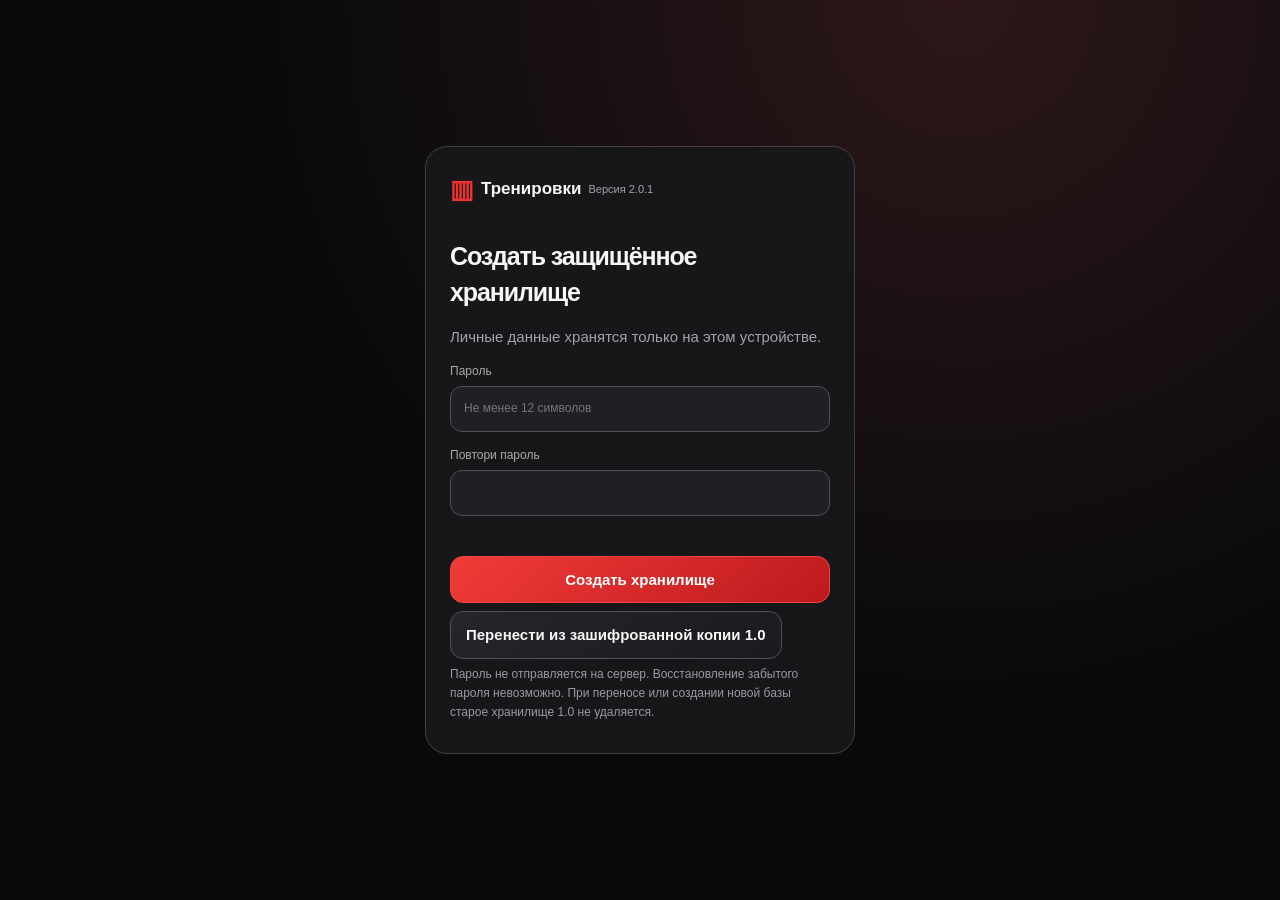
==== commit 7eb52809: "Release 2.0.1: fix iPhone layout, one-off exercises, completed workout editing, starter exercise ban" ====
--- a/index.html
+++ b/index.html
@@ -3,9 +3,9 @@
 <meta name="description" content="Локальный зашифрованный дневник тренировок"><title>Тренировки 2.0</title>
 <link rel="apple-touch-icon" href="./assets/icon-180.png"><link rel="manifest" href="./manifest.webmanifest"><link rel="icon" type="image/svg+xml" href="./assets/icon.svg"><link rel="stylesheet" href="./style.css"></head>
 <body>
-<div id="auth" class="auth-screen"><section class="auth-card"><div class="brand"><span class="brand-icon">▥</span> Тренировки <small>Версия 2.0</small></div><h1 id="auth-title">Защищённый дневник</h1><p id="auth-desc" class="muted">Личные данные хранятся только на устройстве в зашифрованном виде.</p><form id="auth-form"><label>Пароль<input id="auth-pass" type="password" autocomplete="current-password" minlength="12" required placeholder="Не менее 12 символов"></label><label id="auth-confirm-wrap" hidden>Повтори пароль<input id="auth-confirm" type="password" autocomplete="new-password" minlength="12"></label><p class="error" id="auth-error" role="alert"></p><button id="auth-submit" class="primary" type="submit">Открыть</button></form><button id="auth-start-fresh" class="secondary" type="button" hidden>Начать с чистой базы 2.0</button><button id="auth-import-v1" class="secondary" type="button" hidden>Перенести из зашифрованной копии 1.0</button><input type="file" id="auth-import-file" accept=".json,application/json" hidden><p class="footnote">Пароль не отправляется на сервер. Восстановление забытого пароля невозможно. При переносе или создании новой базы старое хранилище 1.0 не удаляется.</p></section></div>
-<div id="app" hidden><header class="appbar"><span class="brand"><span class="brand-icon">▥</span> Тренировки</span><span class="buildtag">v2.0</span></header><main id="panel"></main><nav id="tabs" aria-label="Разделы приложения">
+<div id="auth" class="auth-screen"><section class="auth-card"><div class="brand"><span class="brand-icon">▥</span> Тренировки <small>Версия 2.0.1</small></div><h1 id="auth-title">Защищённый дневник</h1><p id="auth-desc" class="muted">Личные данные хранятся только на устройстве в зашифрованном виде.</p><form id="auth-form"><label>Пароль<input id="auth-pass" type="password" autocomplete="current-password" minlength="12" required placeholder="Не менее 12 символов"></label><label id="auth-confirm-wrap" hidden>Повтори пароль<input id="auth-confirm" type="password" autocomplete="new-password" minlength="12"></label><p class="error" id="auth-error" role="alert"></p><button id="auth-submit" class="primary" type="submit">Открыть</button></form><button id="auth-start-fresh" class="secondary" type="button" hidden>Начать с чистой базы 2.0</button><button id="auth-import-v1" class="secondary" type="button" hidden>Перенести из зашифрованной копии 1.0</button><input type="file" id="auth-import-file" accept=".json,application/json" hidden><p class="footnote">Пароль не отправляется на сервер. Восстановление забытого пароля невозможно. При переносе или создании новой базы старое хранилище 1.0 не удаляется.</p></section></div>
+<div id="app" hidden><header class="appbar"><span class="brand"><span class="brand-icon">▥</span> Тренировки</span><span class="buildtag">v2.0.1</span></header><main id="panel"></main><nav id="tabs" aria-label="Разделы приложения">
 <button data-tab="today"><span>⌂</span>Сегодня</button><button data-tab="calendar"><span>▦</span>Календарь</button><button data-tab="programs"><span>▱</span>Программы</button><button data-tab="progress"><span>▥</span>Прогресс</button><button data-tab="profile"><span>♙</span>Профиль</button></nav></div>
 <dialog id="dialog" aria-labelledby="dialog-title"><div class="dialog-body"><button id="dialog-close" class="close" aria-label="Закрыть">×</button><h2 id="dialog-title"></h2><div id="dialog-content"></div></div></dialog>
 <div class="toast" id="toast" role="status" aria-live="polite"></div><input type="file" id="backup-file" accept=".json,application/json" hidden>
-<script type="module" src="./js/app.mjs"></script></body></html>
+<script type="module" src="./js/app.mjs"></script></body></html>
--- a/style.css
+++ b/style.css
@@ -19,4 +19,30 @@
 .chart circle.after-line{fill:#efbc5c}
 .pain-chart{height:150px}
 
-.setrow.simple{grid-template-columns:28px 1fr}.setrow.simple span{padding:6px 2px}.week-picks{border:1px solid var(--border);border-radius:12px;max-height:240px;overflow-y:auto;margin:12px 0;padding:8px}.week-picks legend{padding:0 6px;color:var(--muted);font-size:12px}.week-picks input{accent-color:var(--red)}+.setrow.simple{grid-template-columns:28px 1fr}.setrow.simple span{padding:6px 2px}.week-picks{border:1px solid var(--border);border-radius:12px;max-height:240px;overflow-y:auto;margin:12px 0;padding:8px}.week-picks legend{padding:0 6px;color:var(--muted);font-size:12px}.week-picks input{accent-color:var(--red)}
+
+/* v2.0.1 — narrow iPhone layouts and consistent action spacing */
+html, body { max-width:100%; }
+body { overflow-x:clip; }
+main, #panel, .card, .dialog-body, #modal-form, .field, .formgrid, .formgrid>*, .buttons, .buttons>* { min-width:0; max-width:100%; }
+.field { width:100%; }
+.field input, .field select, .field textarea, .auth-card input,
+input[type="date"], input[type="datetime-local"] { box-sizing:border-box; min-width:0; max-width:100%; width:100%; }
+/* Safari assigns date inputs a large intrinsic width unless min-width is cleared on all parents. */
+input[type="date"], input[type="datetime-local"] { -webkit-min-logical-width:0; }
+#dialog { box-sizing:border-box; max-width:calc(100vw - 24px); }
+#modal-form { overflow-wrap:anywhere; }
+.today-actions { display:grid; grid-template-columns:repeat(2,minmax(0,1fr)); gap:10px; align-items:stretch; margin-top:16px; }
+.today-actions>button { width:100%; min-width:0; min-height:48px; white-space:normal; overflow-wrap:normal; }
+.progress-actions { margin:8px 0 18px; }
+.progress-actions+ .card, .progress-actions+ section.card { margin-top:5px; }
+.oneoff-row { margin:10px 0; }
+.oneoff-row .between { margin-bottom:10px; }
+.oneoff-add { margin:8px 0 14px; }
+.add-session-exercise { margin:12px 0 16px; }
+@media (max-width:370px){
+ .today-actions { gap:8px; }
+ .today-actions>button { padding:10px 8px; font-size:13px; }
+ .formgrid { gap:8px; }
+ .dialog-body { padding:18px 12px; }
+}
